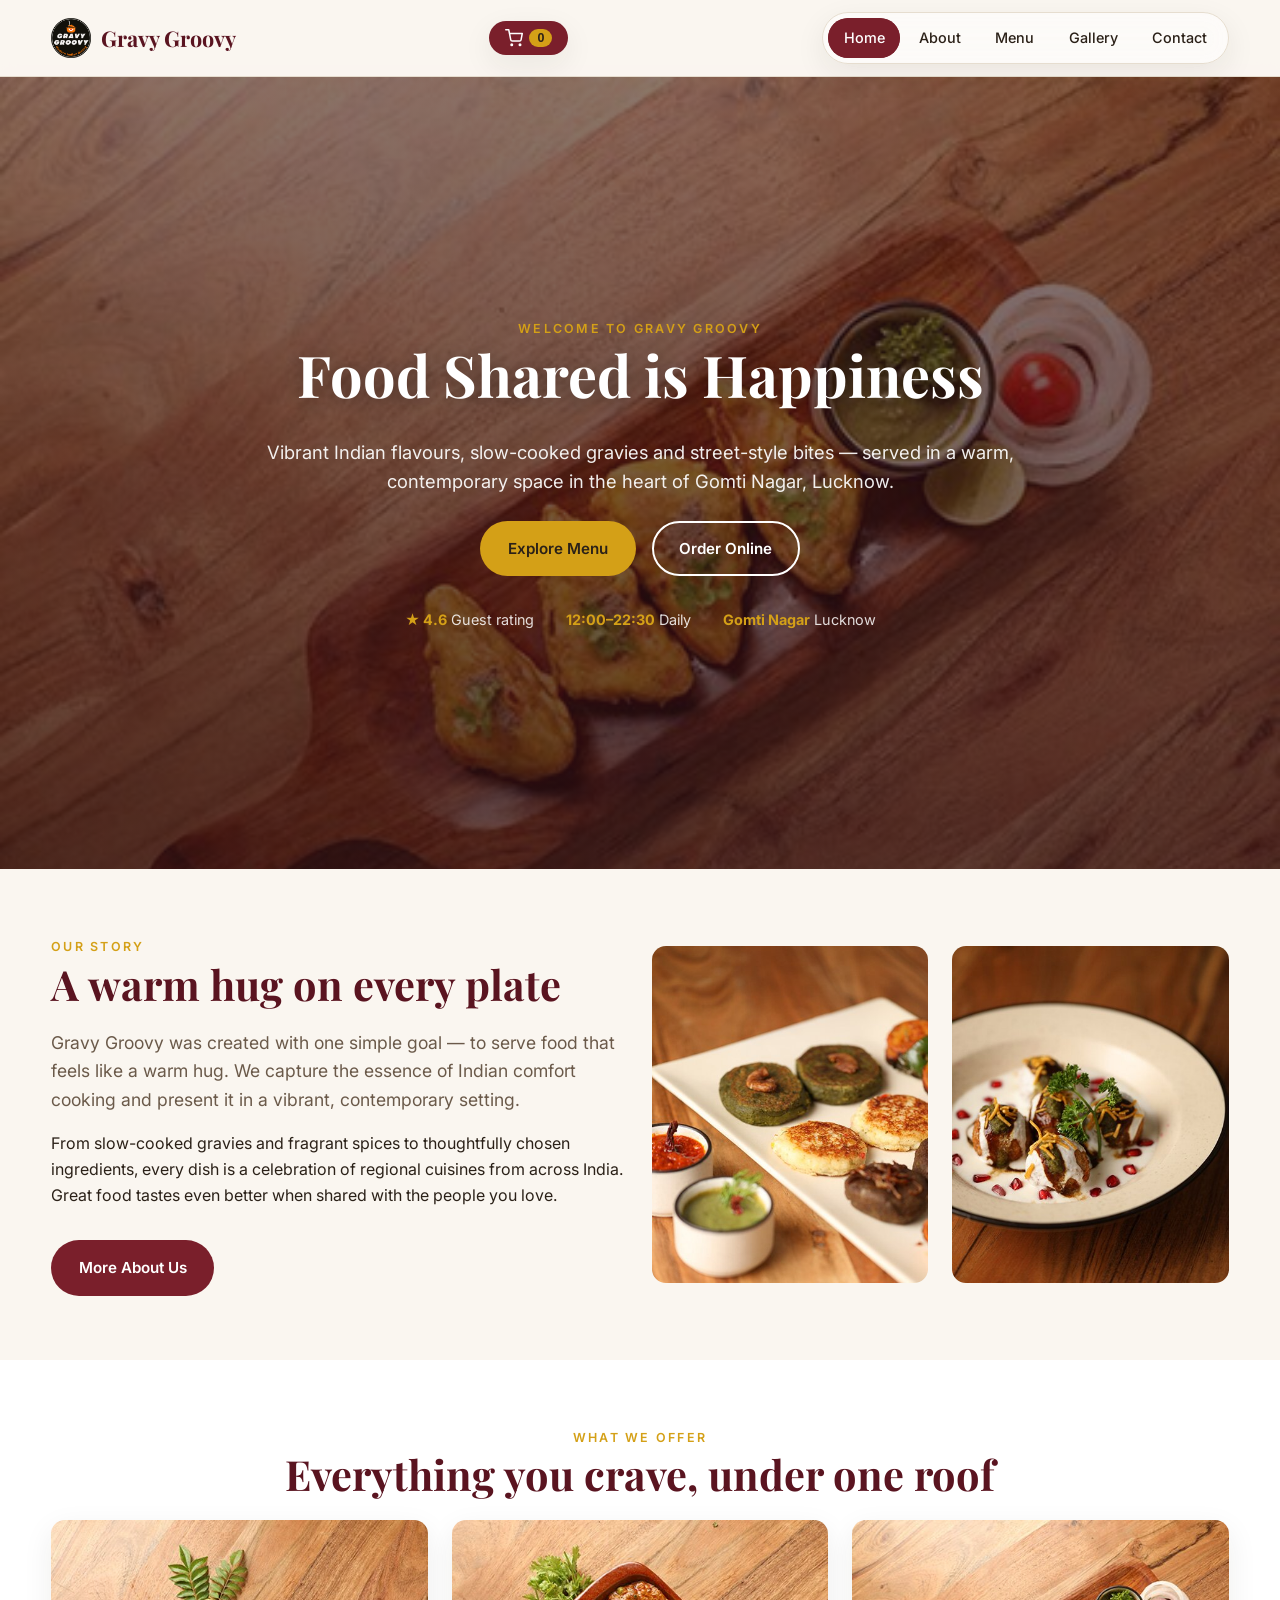
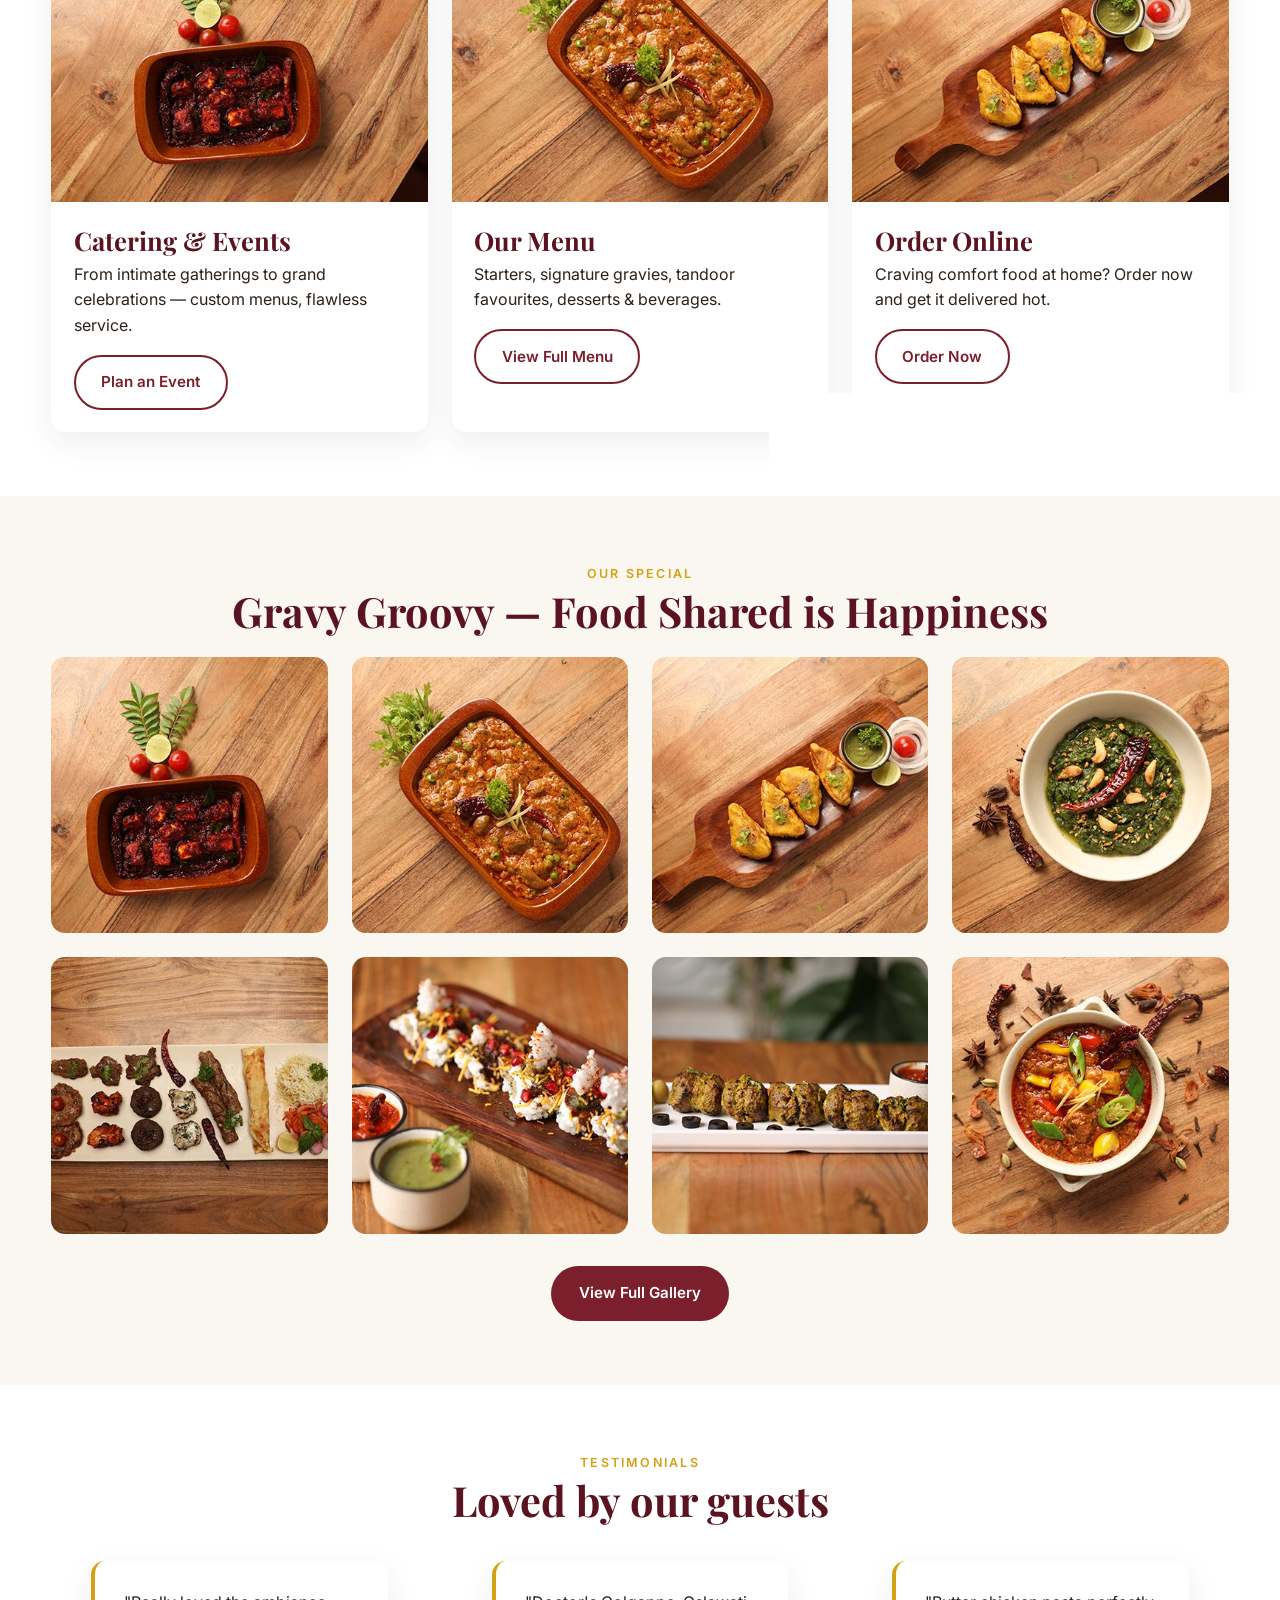
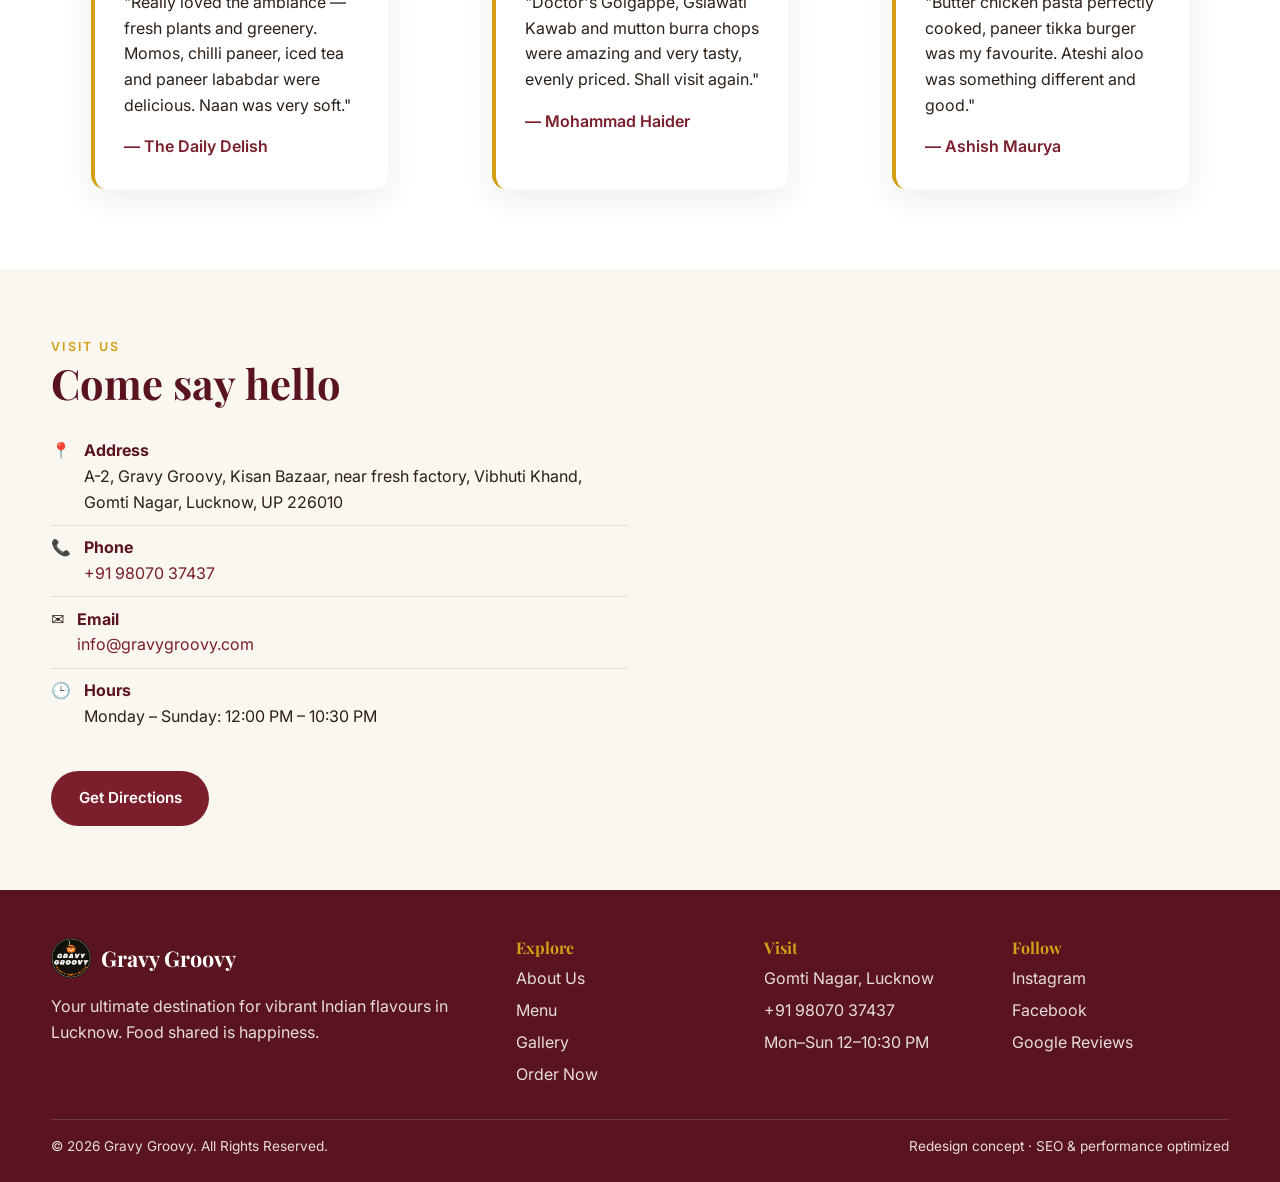
==== index.html @ 33512068 "Move cart button outside nav so always visible" ====
<!DOCTYPE html>
<html lang="en-IN">
<head>
<meta charset="UTF-8">
<meta name="viewport" content="width=device-width, initial-scale=1.0">
<title>Gravy Groovy — Indian Restaurant in Lucknow | Dine, Order & Celebrate</title>
<meta name="description" content="Gravy Groovy is a vibrant Indian restaurant in Gomti Nagar, Lucknow. Authentic gravies, tandoor, street food, desserts & catering. Open daily 12 PM–10:30 PM. Order online.">
<meta name="keywords" content="Gravy Groovy, restaurant Lucknow, Indian restaurant Gomti Nagar, best food Lucknow, catering Lucknow, order food online Lucknow">
<link rel="canonical" href="https://gravygroovy.com/">
<meta property="og:type" content="website">
<meta property="og:title" content="Gravy Groovy — Indian Restaurant in Lucknow">
<meta property="og:description" content="Vibrant Indian flavours, warm ambience & catering in Gomti Nagar, Lucknow. Open daily.">
<meta property="og:image" content="https://gravygroovy.com/assets/img/events5.jpg">
<meta property="og:url" content="https://gravygroovy.com/">
<meta name="twitter:card" content="summary_large_image">
<link rel="icon" href="assets/img/logo.png">
<link rel="preconnect" href="https://fonts.googleapis.com">
<link rel="preconnect" href="https://fonts.gstatic.com" crossorigin>
<link href="https://fonts.googleapis.com/css2?family=Inter:wght@400;500;600;700&family=Playfair+Display:wght@600;700&display=swap" rel="stylesheet">
<link rel="stylesheet" href="assets/css/style.css">
<script type="application/ld+json">
{
  "@context": "https://schema.org",
  "@type": "Restaurant",
  "name": "Gravy Groovy",
  "image": "https://gravygroovy.com/assets/img/events5.jpg",
  "address": {
    "@type": "PostalAddress",
    "streetAddress": "A-2, Kisan Bazaar, near fresh factory, Vibhuti Khand, Gomti Nagar",
    "addressLocality": "Lucknow",
    "addressRegion": "Uttar Pradesh",
    "postalCode": "226010",
    "addressCountry": "IN"
  },
  "telephone": "+91-98070-37437",
  "servesCuisine": ["Indian", "Chinese", "Street Food"],
  "priceRange": "₹₹",
  "openingHours": "Mo-Su 12:00-22:30",
  "url": "https://gravygroovy.com/",
  "menu": "https://gravygroovy.com/menu.html"
}
</script>
</head>
<body>
<a class="skip-link" href="#main">Skip to content</a>
<header class="site-header">
  <div class="container">
    <a class="logo" href="index.html"><img src="assets/img/logo.png" alt="Gravy Groovy logo" width="40" height="40">Gravy Groovy</a>
    <button class="cart-btn" type="button" aria-label="Open cart" data-open-cart><svg width="18" height="18" viewBox="0 0 24 24" fill="none" stroke="currentColor" stroke-width="2" stroke-linecap="round" stroke-linejoin="round" aria-hidden="true"><circle cx="9" cy="21" r="1"/><circle cx="20" cy="21" r="1"/><path d="M1 1h4l2.68 13.39a2 2 0 0 0 2 1.61h9.72a2 2 0 0 0 2-1.61L23 6H6"/></svg> <span class="cart-count" aria-live="polite">0</span></button>
    <button class="nav-toggle" aria-expanded="false" aria-label="Toggle menu">☰</button>
    <nav class="nav" aria-label="Primary">
      <a href="index.html">Home</a>
      <a href="about.html">About</a>
      <a href="menu.html">Menu</a>
      <a href="gallery.html">Gallery</a>
      <a href="contact.html">Contact</a>
      
    </nav>
  </div>
</header>

<main id="main">
  <section class="hero" aria-label="Welcome">
    <div class="content container">
      <span class="eyebrow" style="color:var(--color-accent);">Welcome to Gravy Groovy</span>
      <h1>Food Shared is Happiness</h1>
      <p>Vibrant Indian flavours, slow-cooked gravies and street-style bites — served in a warm, contemporary space in the heart of Gomti Nagar, Lucknow.</p>
      <div class="actions">
        <a href="menu.html" class="btn btn--accent">Explore Menu</a>
        <a href="#" data-open-cart class="btn btn--ghost pulse" style="color:#fff;border-color:#fff;">Order Online</a>
      </div>
      <div class="meta">
        <span><strong>★ 4.6</strong> Guest rating</span>
        <span><strong>12:00–22:30</strong> Daily</span>
        <span><strong>Gomti Nagar</strong> Lucknow</span>
      </div>
    </div>
  </section>

  <section class="section">
    <div class="container">
      <div class="grid grid--2" style="align-items:center;">
        <div class="reveal">
          <span class="eyebrow">Our Story</span>
          <h2>A warm hug on every plate</h2>
          <p class="lead">Gravy Groovy was created with one simple goal — to serve food that feels like a warm hug. We capture the essence of Indian comfort cooking and present it in a vibrant, contemporary setting.</p>
          <p>From slow-cooked gravies and fragrant spices to thoughtfully chosen ingredients, every dish is a celebration of regional cuisines from across India. Great food tastes even better when shared with the people you love.</p>
          <a href="about.html" class="btn btn--primary mt-1">More About Us</a>
        </div>
        <div class="grid grid--2">
          <img src="assets/img/food5.jpg" alt="Signature Indian gravy dish at Gravy Groovy" loading="lazy" width="400" height="300" style="border-radius:var(--radius);">
          <img src="assets/img/food6.jpg" alt="Freshly prepared meal at Gravy Groovy restaurant" loading="lazy" width="400" height="300" style="border-radius:var(--radius);">
        </div>
      </div>
    </div>
  </section>

  <section class="section section--alt">
    <div class="container">
      <div class="text-center mb-1">
        <span class="eyebrow">What We Offer</span>
        <h2>Everything you crave, under one roof</h2>
      </div>
      <div class="grid grid--3">
        <article class="card reveal">
          <img src="assets/img/events1.jpg" alt="Catering and events at Gravy Groovy" loading="lazy" width="400" height="300">
          <div class="card__body">
            <h3>Catering &amp; Events</h3>
            <p>From intimate gatherings to grand celebrations — custom menus, flawless service.</p>
            <a href="contact.html" class="btn btn--ghost">Plan an Event</a>
          </div>
        </article>
        <article class="card reveal">
          <img src="assets/img/events2.jpg" alt="Gravy Groovy menu selection" loading="lazy" width="400" height="300">
          <div class="card__body">
            <h3>Our Menu</h3>
            <p>Starters, signature gravies, tandoor favourites, desserts &amp; beverages.</p>
            <a href="menu.html" class="btn btn--ghost">View Full Menu</a>
          </div>
        </article>
        <article class="card reveal">
          <img src="assets/img/events5.jpg" alt="Fresh food prepared at Gravy Groovy" loading="lazy" width="400" height="300">
          <div class="card__body">
            <h3>Order Online</h3>
            <p>Craving comfort food at home? Order now and get it delivered hot.</p>
            <a href="#" data-open-cart class="btn btn--ghost">Order Now</a>
          </div>
        </article>
      </div>
    </div>
  </section>

  <section class="section">
    <div class="container">
      <div class="text-center mb-1">
        <span class="eyebrow">Our Special</span>
        <h2>Gravy Groovy — Food Shared is Happiness</h2>
      </div>
      <div class="grid grid--4">
        <img src="assets/img/events1.jpg" alt="Gravy Groovy dish" loading="lazy" style="border-radius:var(--radius);aspect-ratio:1/1;object-fit:cover;">
        <img src="assets/img/events2.jpg" alt="Gravy Groovy ambience" loading="lazy" style="border-radius:var(--radius);aspect-ratio:1/1;object-fit:cover;">
        <img src="assets/img/events5.jpg" alt="Gravy Groovy food" loading="lazy" style="border-radius:var(--radius);aspect-ratio:1/1;object-fit:cover;">
        <img src="assets/img/events6.jpg" alt="Gravy Groovy platter" loading="lazy" style="border-radius:var(--radius);aspect-ratio:1/1;object-fit:cover;">
        <img src="assets/img/events3.jpg" alt="Gravy Groovy interior" loading="lazy" style="border-radius:var(--radius);aspect-ratio:1/1;object-fit:cover;">
        <img src="assets/img/events17.jpg" alt="Gravy Groovy celebration" loading="lazy" style="border-radius:var(--radius);aspect-ratio:1/1;object-fit:cover;">
        <img src="assets/img/events18.jpg" alt="Gravy Groovy kitchen" loading="lazy" style="border-radius:var(--radius);aspect-ratio:1/1;object-fit:cover;">
        <img src="assets/img/events16.jpg" alt="Gravy Groovy dining" loading="lazy" style="border-radius:var(--radius);aspect-ratio:1/1;object-fit:cover;">
      </div>
      <div class="text-center mt-2"><a href="gallery.html" class="btn btn--primary">View Full Gallery</a></div>
    </div>
  </section>

  <section class="section section--alt">
    <div class="container">
      <div class="text-center mb-1">
        <span class="eyebrow">Testimonials</span>
        <h2>Loved by our guests</h2>
      </div>
      <div class="grid grid--3">
        <blockquote class="testimonial">
          <p>"Really loved the ambiance — fresh plants and greenery. Momos, chilli paneer, iced tea and paneer lababdar were delicious. Naan was very soft."</p>
          <footer>— The Daily Delish</footer>
        </blockquote>
        <blockquote class="testimonial">
          <p>"Doctor's Golgappe, Gslawati Kawab and mutton burra chops were amazing and very tasty, evenly priced. Shall visit again."</p>
          <footer>— Mohammad Haider</footer>
        </blockquote>
        <blockquote class="testimonial">
          <p>"Butter chicken pasta perfectly cooked, paneer tikka burger was my favourite. Ateshi aloo was something different and good."</p>
          <footer>— Ashish Maurya</footer>
        </blockquote>
      </div>
    </div>
  </section>

  <section class="section">
    <div class="container">
      <div class="grid grid--2" style="align-items:center;">
        <div>
          <span class="eyebrow">Visit Us</span>
          <h2>Come say hello</h2>
          <ul class="info-list">
            <li><span>📍</span><div><strong>Address</strong><br>A-2, Gravy Groovy, Kisan Bazaar, near fresh factory, Vibhuti Khand, Gomti Nagar, Lucknow, UP 226010</div></li>
            <li><span>📞</span><div><strong>Phone</strong><br><a href="tel:+919807037437">+91 98070 37437</a></div></li>
            <li><span>✉️</span><div><strong>Email</strong><br><a href="mailto:info@gravygroovy.com">info@gravygroovy.com</a></div></li>
            <li><span>🕒</span><div><strong>Hours</strong><br>Monday – Sunday: 12:00 PM – 10:30 PM</div></li>
          </ul>
          <a href="contact.html" class="btn btn--primary mt-2">Get Directions</a>
        </div>
        <div>
          <iframe class="map-embed" title="Gravy Groovy location map" loading="lazy" referrerpolicy="no-referrer-when-downgrade" src="https://www.google.com/maps?q=A-2+Gravy+Groovy+Kisan+Bazaar+Vibhuti+Khand+Gomti+Nagar+Lucknow&output=embed"></iframe>
        </div>
      </div>
    </div>
  </section>
</main>

<footer class="site-footer">
  <div class="container">
    <div class="footer-grid">
      <div>
        <a class="logo" href="index.html" style="color:#fff;"><img src="assets/img/logo.png" alt="Gravy Groovy logo" width="40" height="40">Gravy Groovy</a>
        <p style="margin-top:1rem;">Your ultimate destination for vibrant Indian flavours in Lucknow. Food shared is happiness.</p>
      </div>
      <div>
        <h4>Explore</h4>
        <ul style="list-style:none;padding:0;margin:0;display:grid;gap:.4rem;">
          <li><a href="about.html">About Us</a></li>
          <li><a href="menu.html">Menu</a></li>
          <li><a href="gallery.html">Gallery</a></li>
          <li><a href="#" data-open-cart>Order Now</a></li>
        </ul>
      </div>
      <div>
        <h4>Visit</h4>
        <ul style="list-style:none;padding:0;margin:0;display:grid;gap:.4rem;">
          <li>Gomti Nagar, Lucknow</li>
          <li>+91 98070 37437</li>
          <li>Mon–Sun 12–10:30 PM</li>
        </ul>
      </div>
      <div>
        <h4>Follow</h4>
        <ul style="list-style:none;padding:0;margin:0;display:grid;gap:.4rem;">
          <li><a href="#">Instagram</a></li>
          <li><a href="#">Facebook</a></li>
          <li><a href="#">Google Reviews</a></li>
        </ul>
      </div>
    </div>
    <div class="footer-bottom">
      <span>© <span id="yr"></span> Gravy Groovy. All Rights Reserved.</span>
      <span>Redesign concept · SEO &amp; performance optimized</span>
    </div>
  </div>
</footer>
<script src="assets/js/main.js" defer></script>
<script>document.getElementById('yr').textContent=new Date().getFullYear();</script>
</body>
</html>
---- assets/css/style.css ----
/* Gravy Groovy — Redesign stylesheet
   Mobile-first, accessible, performant */
:root {
  --color-bg: #faf6f0;
  --color-surface: #ffffff;
  --color-text: #2b2118;
  --color-muted: #6b5a4a;
  --color-primary: #7a1f2b;       /* deep maroon */
  --color-primary-dark: #5a1420;
  --color-accent: #d4a017;        /* saffron gold */
  --color-accent-soft: #f3e3b3;
  --color-border: #e6ddcf;
  --color-success: #2f6b3a;
  --radius: 14px;
  --radius-sm: 8px;
  --shadow: 0 10px 30px rgba(43,33,24,.08);
  --shadow-lg: 0 20px 50px rgba(43,33,24,.14);
  --maxw: 1180px;
  --header-h: 76px;
}

* { box-sizing: border-box; }
html { scroll-behavior: smooth; }
body {
  margin: 0;
  font-family: "Inter", system-ui, -apple-system, Segoe UI, Roboto, sans-serif;
  color: var(--color-text);
  background: var(--color-bg);
  line-height: 1.6;
  -webkit-font-smoothing: antialiased;
}
img { max-width: 100%; height: auto; display: block; }
a { color: var(--color-primary); text-decoration: none; }
a:hover { text-decoration: underline; }
h1,h2,h3,h4 { font-family: "Playfair Display", Georgia, serif; line-height: 1.2; margin: 0 0 .5em; color: var(--color-primary-dark); }
h1 { font-size: clamp(2.2rem, 5vw, 3.6rem); }
h2 { font-size: clamp(1.7rem, 3.5vw, 2.6rem); }
h3 { font-size: clamp(1.25rem, 2.5vw, 1.6rem); }
p { margin: 0 0 1em; }
.container { width: min(var(--maxw), 92%); margin-inline: auto; }
.section { padding: 4rem 0; }
.section--alt { background: var(--color-surface); }
.eyebrow { text-transform: uppercase; letter-spacing: .18em; font-size: .78rem; font-weight: 600; color: var(--color-accent); margin-bottom: .6rem; }
.btn {
  display: inline-flex; align-items: center; justify-content: center; gap: .5rem;
  padding: .85rem 1.6rem; border-radius: 999px; font-weight: 600; font-size: .95rem;
  border: 2px solid transparent; cursor: pointer; transition: transform .15s ease, background .2s ease, color .2s ease;
  text-decoration: none;
}
.btn:hover { transform: translateY(-2px); text-decoration: none; }
.btn--primary { background: var(--color-primary); color: #fff; }
.btn--primary:hover { background: var(--color-primary-dark); color: #fff; }
.btn--accent { background: var(--color-accent); color: #2b2118; }
.btn--ghost { background: transparent; color: var(--color-primary); border-color: var(--color-primary); }
.btn--ghost:hover { background: var(--color-primary); color: #fff; }

/* Skip link */
.skip-link { position: absolute; left: -9999px; top: 0; background: var(--color-primary); color: #fff; padding: .75rem 1rem; z-index: 1000; }
.skip-link:focus { left: 1rem; top: 1rem; }

/* Header */
.site-header {
  position: sticky; top: 0; z-index: 50;
  background: rgba(250,246,240,.92); backdrop-filter: blur(10px);
  border-bottom: 1px solid var(--color-border);
}
.site-header .container { display: flex; align-items: center; justify-content: space-between; height: var(--header-h); }
.logo { display: flex; align-items: center; gap: .6rem; font-family: "Playfair Display", serif; font-size: 1.35rem; font-weight: 700; color: var(--color-primary-dark); text-decoration: none; }
.logo img { height: 40px; width: auto; }
.nav { display: flex; gap: .25rem; align-items: center; background: rgba(255,255,255,.55); backdrop-filter: blur(12px); padding: .35rem; border-radius: 999px; border: 1px solid var(--color-border); box-shadow: var(--shadow); }
.nav a { padding: .5rem .95rem; border-radius: 999px; color: var(--color-text); font-weight: 500; font-size: .9rem; position: relative; overflow: hidden; transition: color .25s ease, background .25s ease, transform .15s ease; }
.nav a::before { content: ""; position: absolute; inset: 0; background: var(--color-primary); transform: scale(0); border-radius: 999px; transition: transform .35s cubic-bezier(.22,1,.36,1); z-index: -1; }
.nav a:hover { color: #fff; text-decoration: none; transform: translateY(-1px); }
.nav a:hover::before { transform: scale(1); }
.nav a.active { background: var(--color-primary); color: #fff; }
.nav a.active::before { transform: scale(1); }
.nav-toggle { display: none; background: none; border: none; font-size: 1.6rem; cursor: pointer; color: var(--color-primary-dark); }

@media (max-width: 820px) {
  .nav-toggle { display: block; }
  .nav { position: absolute; top: var(--header-h); left: 0; right: 0; background: var(--color-bg); flex-direction: column; padding: 1rem; border-bottom: 1px solid var(--color-border); display: none; }
  .nav.open { display: flex; }
  .nav a { width: 100%; }
}

/* Hero */
.hero {
  position: relative; min-height: 88vh; display: grid; place-items: center; text-align: center; color: #fff;
  background: linear-gradient(180deg, rgba(43,15,20,.55), rgba(43,15,20,.75)), url("../img/events5.jpg") center/cover no-repeat;
  padding: 2rem 0;
}
.hero .content { max-width: 820px; }
.hero h1 { color: #fff; text-shadow: 0 2px 20px rgba(0,0,0,.35); }
.hero p { font-size: 1.15rem; color: rgba(255,255,255,.92); }
.hero .actions { display: flex; gap: 1rem; justify-content: center; flex-wrap: wrap; margin-top: 1.5rem; }
.hero .meta { margin-top: 2rem; display: flex; gap: 2rem; justify-content: center; flex-wrap: wrap; font-size: .9rem; color: rgba(255,255,255,.85); }
.hero .meta strong { color: var(--color-accent); }

/* Cards */
.grid { display: grid; gap: 1.5rem; }
.grid--3 { grid-template-columns: repeat(3, 1fr); }
.grid--2 { grid-template-columns: repeat(2, 1fr); }
.grid--4 { grid-template-columns: repeat(4, 1fr); }
@media (max-width: 900px) { .grid--3, .grid--4 { grid-template-columns: repeat(2,1fr); } }
@media (max-width: 600px) { .grid--2, .grid--3, .grid--4 { grid-template-columns: 1fr; } }

.card { background: var(--color-surface); border-radius: var(--radius); overflow: hidden; box-shadow: var(--shadow); transition: transform .2s ease; }
.card:hover { transform: translateY(-4px); }
.card img { width: 100%; aspect-ratio: 4/3; object-fit: cover; }
.card__body { padding: 1.4rem; }
.card__body h3 { margin-bottom: .4rem; }

/* Feature list */
.features { display: grid; grid-template-columns: repeat(auto-fit, minmax(240px,1fr)); gap: 1.5rem; }
.feature { padding: 1.6rem; background: var(--color-surface); border-radius: var(--radius); border: 1px solid var(--color-border); }
.feature__icon { font-size: 1.8rem; margin-bottom: .6rem; }

/* Testimonials */
.testimonial { background: var(--color-surface); padding: 1.8rem; border-radius: var(--radius); border-left: 4px solid var(--color-accent); box-shadow: var(--shadow); }
.testimonial footer { margin-top: 1rem; font-weight: 600; color: var(--color-primary); }

/* Gallery */
.masonry { columns: 3 260px; column-gap: 1rem; }
.masonry img { margin-bottom: 1rem; border-radius: var(--radius-sm); width: 100%; break-inside: avoid; transition: transform .2s ease; }
.masonry img:hover { transform: scale(1.02); }
@media (max-width: 600px) { .masonry { columns: 2 140px; } }

/* Footer */
.site-footer { background: var(--color-primary-dark); color: rgba(255,255,255,.85); padding: 3rem 0 1.5rem; }
.site-footer h4 { color: var(--color-accent); }
.site-footer a { color: rgba(255,255,255,.85); }
.site-footer a:hover { color: #fff; }
.footer-grid { display: grid; grid-template-columns: 2fr 1fr 1fr 1fr; gap: 2rem; }
@media (max-width: 820px) { .footer-grid { grid-template-columns: 1fr 1fr; } }
@media (max-width: 500px) { .footer-grid { grid-template-columns: 1fr; } }
.footer-bottom { border-top: 1px solid rgba(255,255,255,.15); margin-top: 2rem; padding-top: 1rem; display: flex; justify-content: space-between; flex-wrap: wrap; gap: .5rem; font-size: .85rem; }

/* Forms */
.form { display: grid; gap: 1rem; }
.form-row { display: grid; grid-template-columns: 1fr 1fr; gap: 1rem; }
@media (max-width: 600px) { .form-row { grid-template-columns: 1fr; } }
.field label { display: block; font-weight: 500; margin-bottom: .35rem; font-size: .9rem; }
.field input, .field textarea, .field select {
  width: 100%; padding: .75rem .9rem; border: 1px solid var(--color-border); border-radius: var(--radius-sm);
  font: inherit; background: var(--color-surface); color: var(--color-text);
}
.field input:focus, .field textarea:focus, .field select:focus { outline: 2px solid var(--color-accent); border-color: var(--color-accent); }
.field textarea { min-height: 140px; resize: vertical; }

/* Menu page */
.menu-section { margin-bottom: 2.5rem; }
.menu-section h3 { border-bottom: 2px solid var(--color-accent); padding-bottom: .4rem; display: inline-block; }
.menu-item { display: flex; justify-content: space-between; gap: 1rem; padding: .9rem 0; border-bottom: 1px dashed var(--color-border); }
.menu-item__name { font-weight: 600; }
.menu-item__desc { color: var(--color-muted); font-size: .9rem; }
.menu-item__price { font-weight: 700; color: var(--color-primary); white-space: nowrap; }

/* Contact info block */
.info-list { list-style: none; padding: 0; margin: 0; }
.info-list li { padding: .6rem 0; border-bottom: 1px solid var(--color-border); display: flex; gap: .8rem; align-items: flex-start; }
.info-list li:last-child { border-bottom: none; }
.info-list strong { color: var(--color-primary-dark); }

/* Utilities */
.text-center { text-align: center; }
.mt-1 { margin-top: 1rem; }
.mt-2 { margin-top: 2rem; }
.mb-1 { margin-bottom: 1rem; }
.lead { font-size: 1.1rem; color: var(--color-muted); }
.badge { display: inline-block; padding: .25rem .7rem; border-radius: 999px; background: var(--color-accent-soft); color: var(--color-primary-dark); font-size: .78rem; font-weight: 600; }
.map-embed { border: 0; width: 100%; height: 360px; border-radius: var(--radius); }

/* Reveal on scroll */
.reveal { opacity: 0; transform: translateY(28px); transition: opacity .7s ease, transform .7s ease; }
.reveal.in { opacity: 1; transform: translateY(0); }
.reveal--left { transform: translateX(-28px); }
.reveal--left.in { transform: translateX(0); }
.reveal--scale { transform: scale(.96); }
.reveal--scale.in { transform: scale(1); }

/* Gallery captions */
.gallery-item { position: relative; margin: 0; break-inside: avoid; margin-bottom: 1rem; border-radius: var(--radius-sm); overflow: hidden; }
.gallery-item img { width: 100%; display: block; transition: transform .4s ease; }
.gallery-item:hover img { transform: scale(1.06); }
.gallery-item figcaption {
  position: absolute; left: 0; right: 0; bottom: 0; padding: .7rem 1rem;
  background: linear-gradient(180deg, transparent, rgba(20,12,10,.78));
  color: #fff; font-weight: 600; font-size: .9rem; transform: translateY(100%);
  transition: transform .3s ease;
}
.gallery-item:hover figcaption { transform: translateY(0); }

/* Extra animations */
.card { transition: transform .25s ease, box-shadow .25s ease; }
.card:hover { transform: translateY(-6px); box-shadow: var(--shadow-lg); }
.btn { position: relative; overflow: hidden; }
.btn::after { content: ""; position: absolute; inset: 0; background: radial-gradient(circle, rgba(255,255,255,.35) 10%, transparent 10.01%); background-size: 1000% 1000%; background-position: 50%; opacity: 0; transition: background-size .4s, opacity .4s; }
.btn:active::after { background-size: 0% 0%; opacity: 1; transition: 0s; }
.hero h1 { animation: fadeUp 1s ease both; }
.hero p { animation: fadeUp 1s .15s ease both; }
.hero .actions { animation: fadeUp 1s .3s ease both; }
@keyframes fadeUp { from { opacity: 0; transform: translateY(20px); } to { opacity: 1; transform: none; } }
.logo img { transition: transform .6s ease; }
.logo:hover img { transform: rotate(12deg) scale(1.05); }

/* Menu item hover */
.menu-item { transition: background .2s ease, padding-left .2s ease; border-radius: 6px; }
.menu-item:hover { background: var(--color-accent-soft); padding-left: .6rem; }

/* Testimonial hover */
.testimonial { transition: transform .2s ease; }
.testimonial:hover { transform: translateY(-4px); }

/* Pulse for Order Now CTA */
.pulse { animation: pulse 2s infinite; }
@keyframes pulse { 0%,100% { box-shadow: 0 0 0 0 rgba(212,160,23,.5); } 50% { box-shadow: 0 0 0 12px rgba(212,160,23,0); } }

/* Cart button */
.cart-btn { background: var(--color-primary); color: #fff; border: none; border-radius: 999px; padding: .5rem 1rem; font-weight: 600; cursor: pointer; display: inline-flex; align-items: center; gap: .4rem; box-shadow: var(--shadow); transition: transform .15s ease, background .2s ease; }
.cart-btn:hover { background: var(--color-primary-dark); transform: translateY(-2px); }
.cart-count { background: var(--color-accent); color: #2b2118; border-radius: 999px; padding: .1rem .5rem; font-size: .78rem; font-weight: 700; min-width: 1.4rem; text-align: center; }

/* Add button */
.menu-item__right { display: flex; align-items: center; gap: .8rem; }
.add-btn { background: var(--color-accent); color: #2b2118; border: none; border-radius: 999px; padding: .35rem .8rem; font-weight: 600; font-size: .8rem; cursor: pointer; transition: transform .15s ease, background .2s ease; white-space: nowrap; }
.add-btn:hover { transform: translateY(-2px); background: #e0b020; }
.add-btn.added { background: var(--color-success); color: #fff; }

/* Fly-to-cart */
.fly-item { position: fixed; z-index: 9999; font-size: 1.6rem; pointer-events: none; transform: translate(-50%,-50%); }

/* Cart overlay */
.cart-overlay { position: fixed; inset: 0; z-index: 1000; display: none; }
.cart-overlay.open { display: block; }
.cart-backdrop { position: absolute; inset: 0; background: rgba(20,12,10,.45); backdrop-filter: blur(10px); -webkit-backdrop-filter: blur(10px); animation: fadeIn .25s ease; }
@keyframes fadeIn { from { opacity: 0; } to { opacity: 1; } }
.cart-panel { position: absolute; top: 50%; left: 50%; transform: translate(-50%,-50%); width: min(560px, 92%); max-height: 88vh; background: var(--color-surface); border-radius: var(--radius); box-shadow: var(--shadow-lg); display: none; flex-direction: column; overflow: hidden; animation: popIn .3s cubic-bezier(.22,1,.36,1); }
.cart-overlay.open.cart-mode .cart-panel:first-of-type,
.cart-overlay.open.checkout-mode .checkout-panel { display: flex; }
.cart-panel.checkout-panel { }
@keyframes popIn { from { opacity: 0; transform: translate(-50%,-48%) scale(.96); } to { opacity: 1; transform: translate(-50%,-50%) scale(1); } }
.cart-header { display: flex; justify-content: space-between; align-items: center; padding: 1.2rem 1.4rem; border-bottom: 1px solid var(--color-border); }
.cart-header h2 { margin: 0; font-size: 1.4rem; }
.cart-close { background: none; border: none; font-size: 1.4rem; cursor: pointer; color: var(--color-muted); }
.cart-items { padding: 1rem 1.4rem; overflow-y: auto; flex: 1; display: grid; gap: .8rem; }
.cart-line { display: flex; justify-content: space-between; align-items: center; gap: 1rem; padding: .8rem; background: var(--color-bg); border-radius: var(--radius-sm); border: 1px solid var(--color-border); }
.cart-line__info { display: grid; gap: .2rem; }
.cart-line__price { color: var(--color-muted); font-size: .85rem; }
.cart-line__controls { display: flex; align-items: center; gap: .4rem; }
.qty-btn { width: 30px; height: 30px; border-radius: 50%; border: 1px solid var(--color-border); background: var(--color-surface); cursor: pointer; font-weight: 700; }
.qty-btn:hover { background: var(--color-accent-soft); }
.qty-val { min-width: 1.5rem; text-align: center; font-weight: 600; }
.remove-btn { background: none; border: none; cursor: pointer; font-size: 1.1rem; }
.cart-footer { display: flex; justify-content: space-between; align-items: center; padding: 1.2rem 1.4rem; border-top: 1px solid var(--color-border); gap: 1rem; flex-wrap: wrap; }
.cart-total { font-size: 1.1rem; }
.checkout-form { padding: 1.4rem; display: grid; gap: 1rem; overflow-y: auto; max-height: 70vh; }
.cart-summary { padding: .8rem; background: var(--color-accent-soft); border-radius: var(--radius-sm); }

/* hide checkout panel by default */
.cart-overlay.open.checkout-mode .cart-panel:first-of-type { display: none; }

@media (max-width: 600px) {
  .cart-panel { width: 96%; }
  .menu-item__right { flex-direction: column; align-items: flex-end; gap: .4rem; }
}
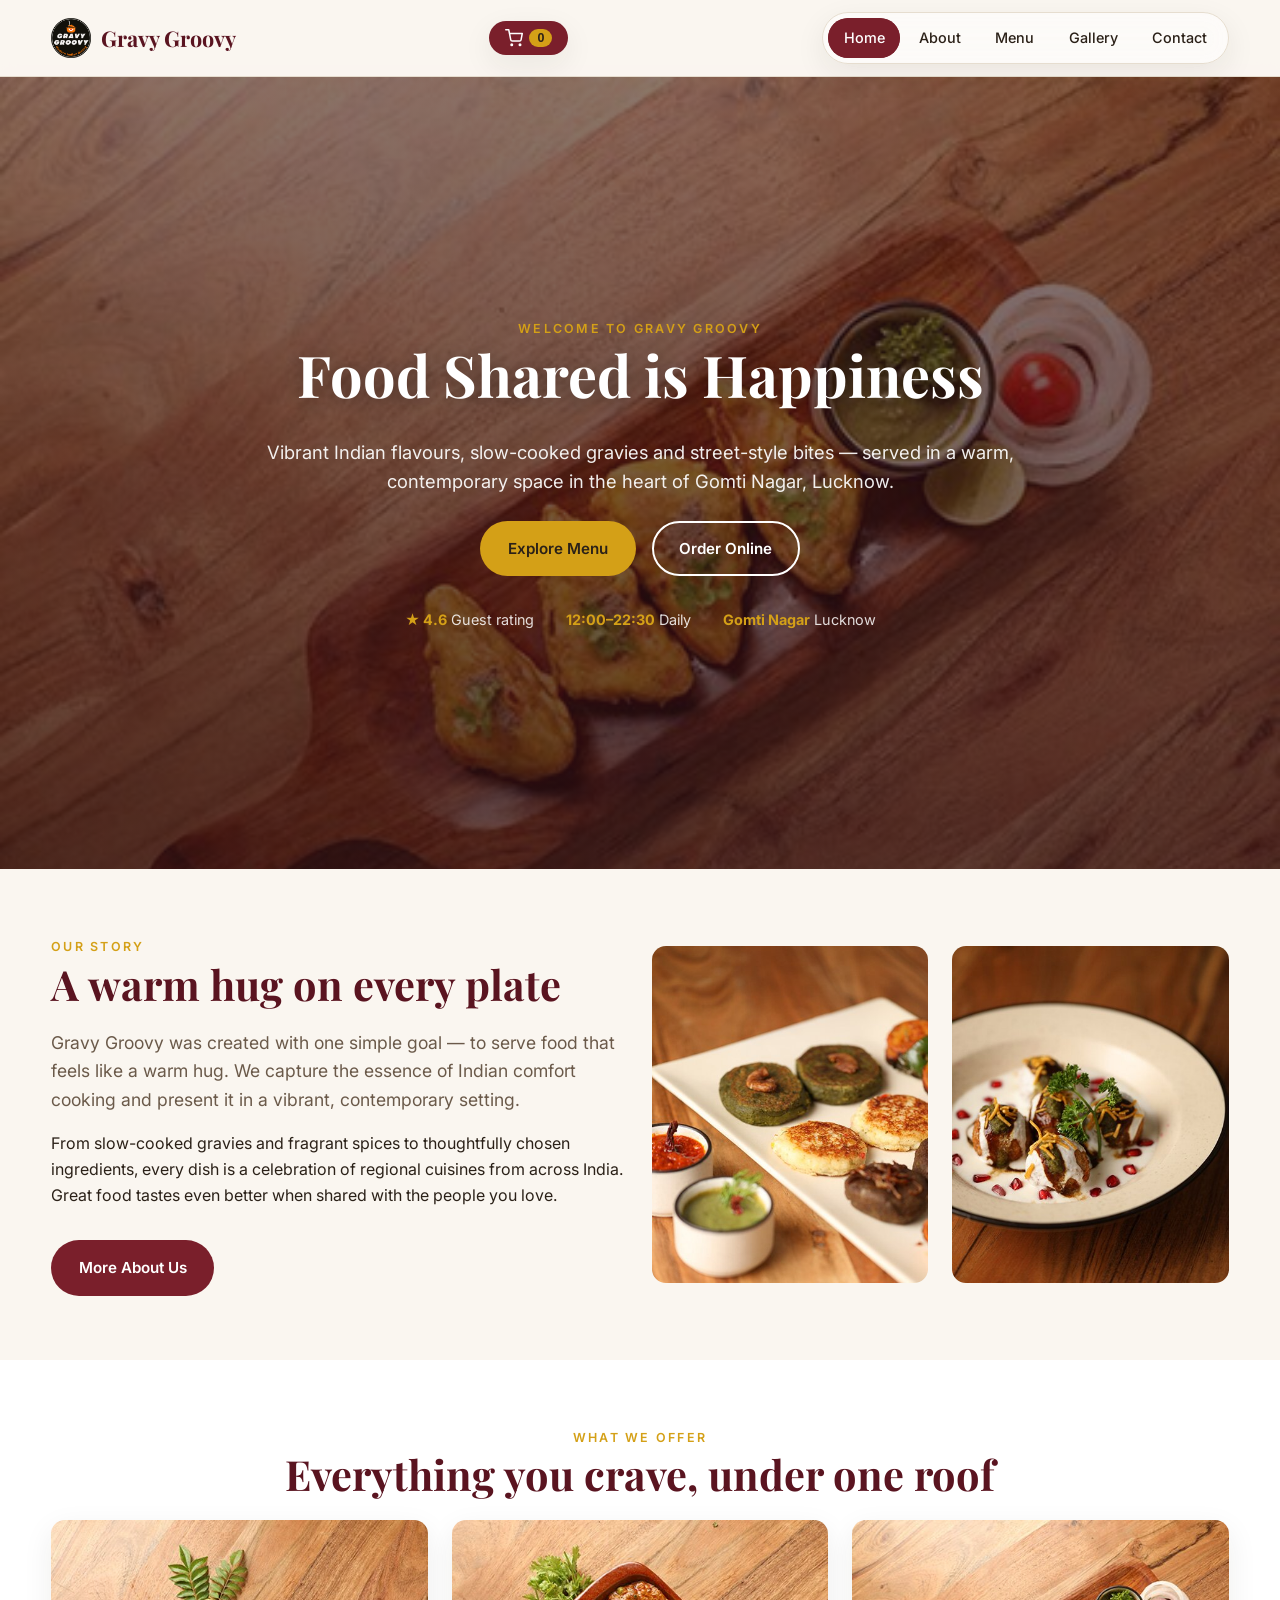
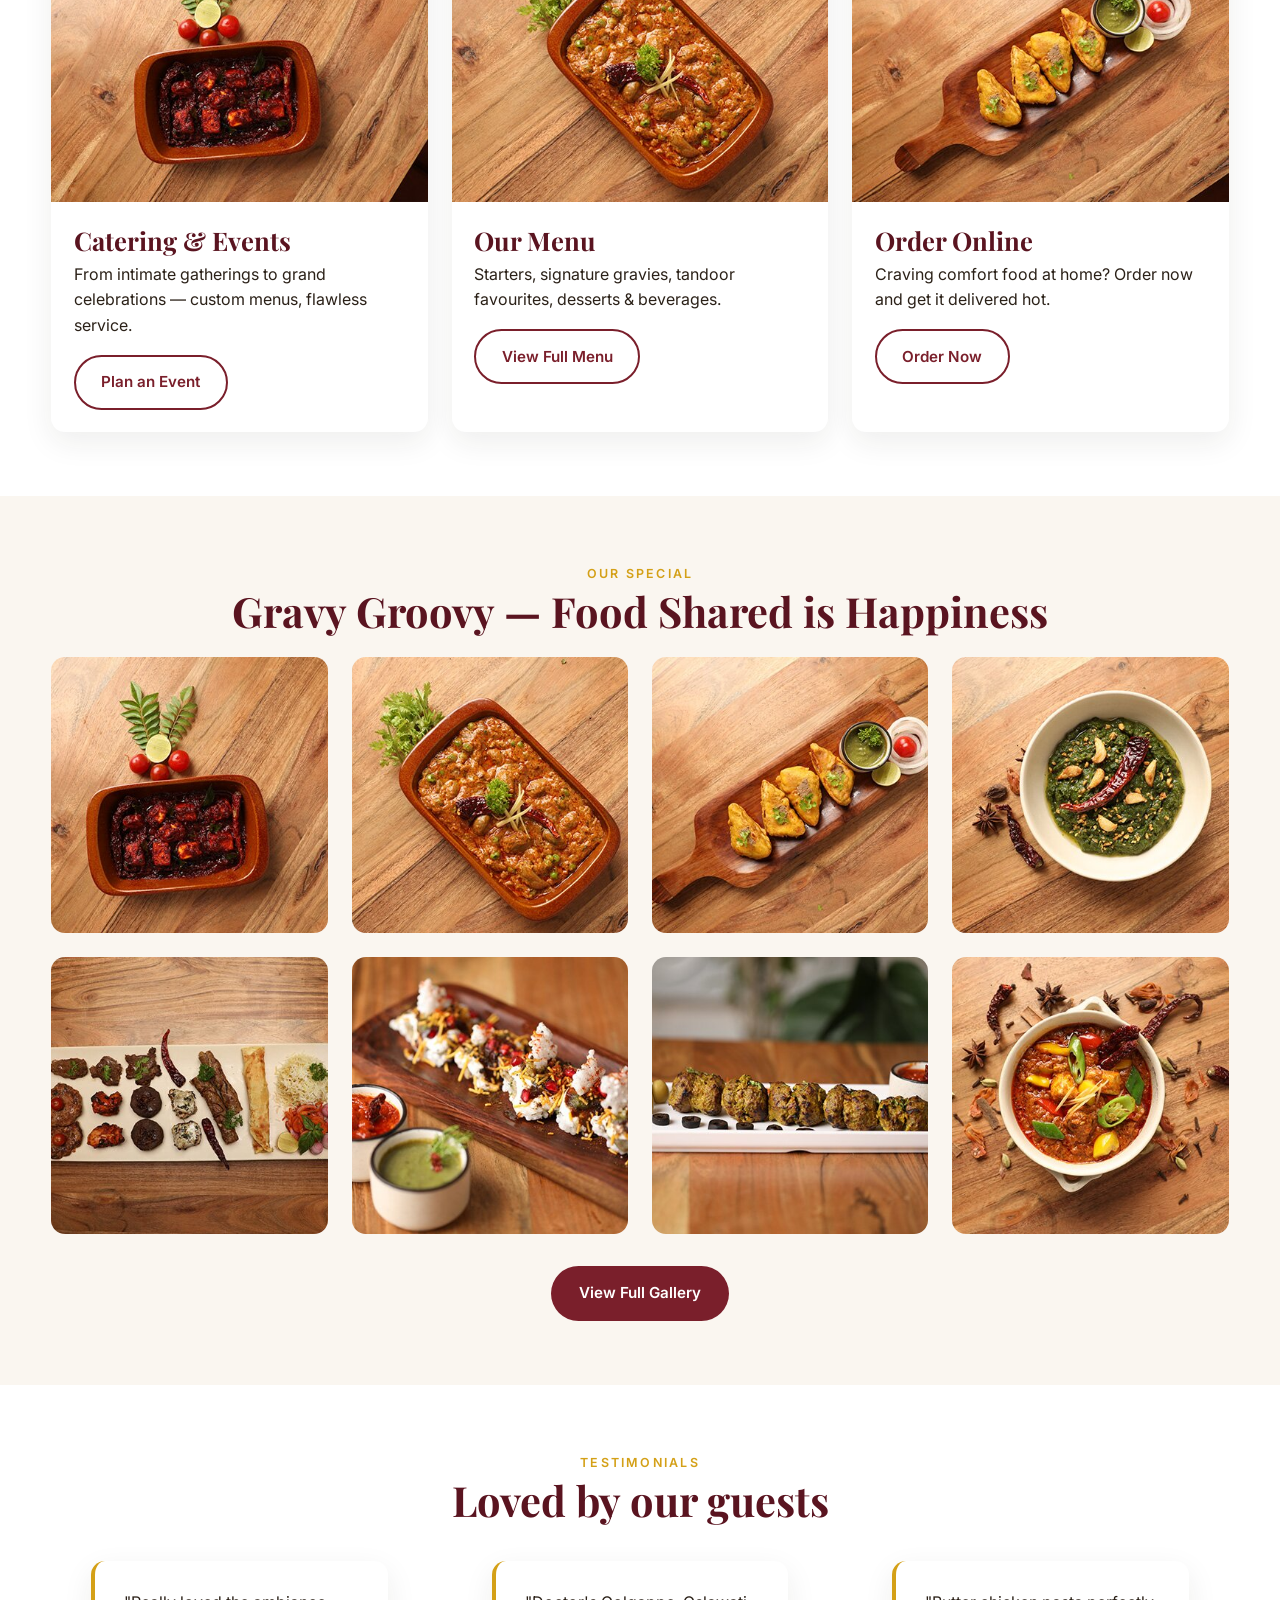
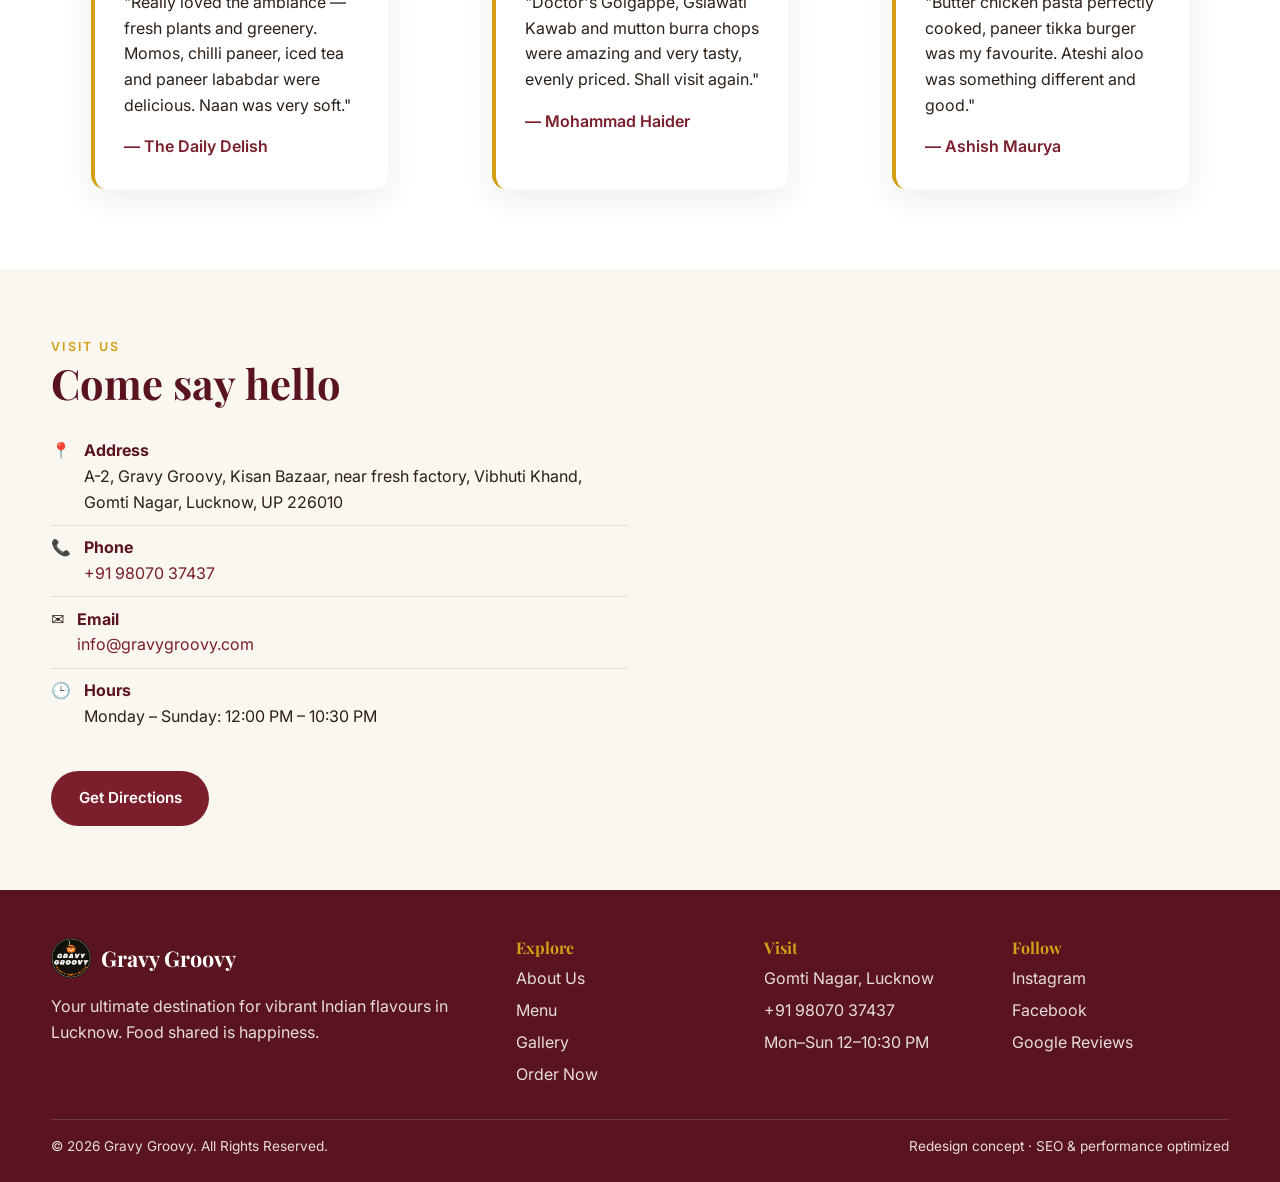
==== commit e8669be8: "Remove signature dish pic; expose openCart globally; add inline onclick fallback for cart" ====
--- a/index.html
+++ b/index.html
@@ -46,7 +46,7 @@
 <header class="site-header">
   <div class="container">
     <a class="logo" href="index.html"><img src="assets/img/logo.png" alt="Gravy Groovy logo" width="40" height="40">Gravy Groovy</a>
-    <button class="cart-btn" type="button" aria-label="Open cart" data-open-cart><svg width="18" height="18" viewBox="0 0 24 24" fill="none" stroke="currentColor" stroke-width="2" stroke-linecap="round" stroke-linejoin="round" aria-hidden="true"><circle cx="9" cy="21" r="1"/><circle cx="20" cy="21" r="1"/><path d="M1 1h4l2.68 13.39a2 2 0 0 0 2 1.61h9.72a2 2 0 0 0 2-1.61L23 6H6"/></svg> <span class="cart-count" aria-live="polite">0</span></button>
+    <button class="cart-btn" type="button" aria-label="Open cart" data-open-cart onclick="if(window.openCart)openCart();"><svg width="18" height="18" viewBox="0 0 24 24" fill="none" stroke="currentColor" stroke-width="2" stroke-linecap="round" stroke-linejoin="round" aria-hidden="true"><circle cx="9" cy="21" r="1"/><circle cx="20" cy="21" r="1"/><path d="M1 1h4l2.68 13.39a2 2 0 0 0 2 1.61h9.72a2 2 0 0 0 2-1.61L23 6H6"/></svg> <span class="cart-count" aria-live="polite">0</span></button>
     <button class="nav-toggle" aria-expanded="false" aria-label="Toggle menu">☰</button>
     <nav class="nav" aria-label="Primary">
       <a href="index.html">Home</a>
@@ -208,7 +208,7 @@
           <li><a href="about.html">About Us</a></li>
           <li><a href="menu.html">Menu</a></li>
           <li><a href="gallery.html">Gallery</a></li>
-          <li><a href="#" data-open-cart>Order Now</a></li>
+          <li><a href="#" data-open-cart onclick="if(window.openCart)openCart();">Order Now</a></li>
         </ul>
       </div>
       <div>
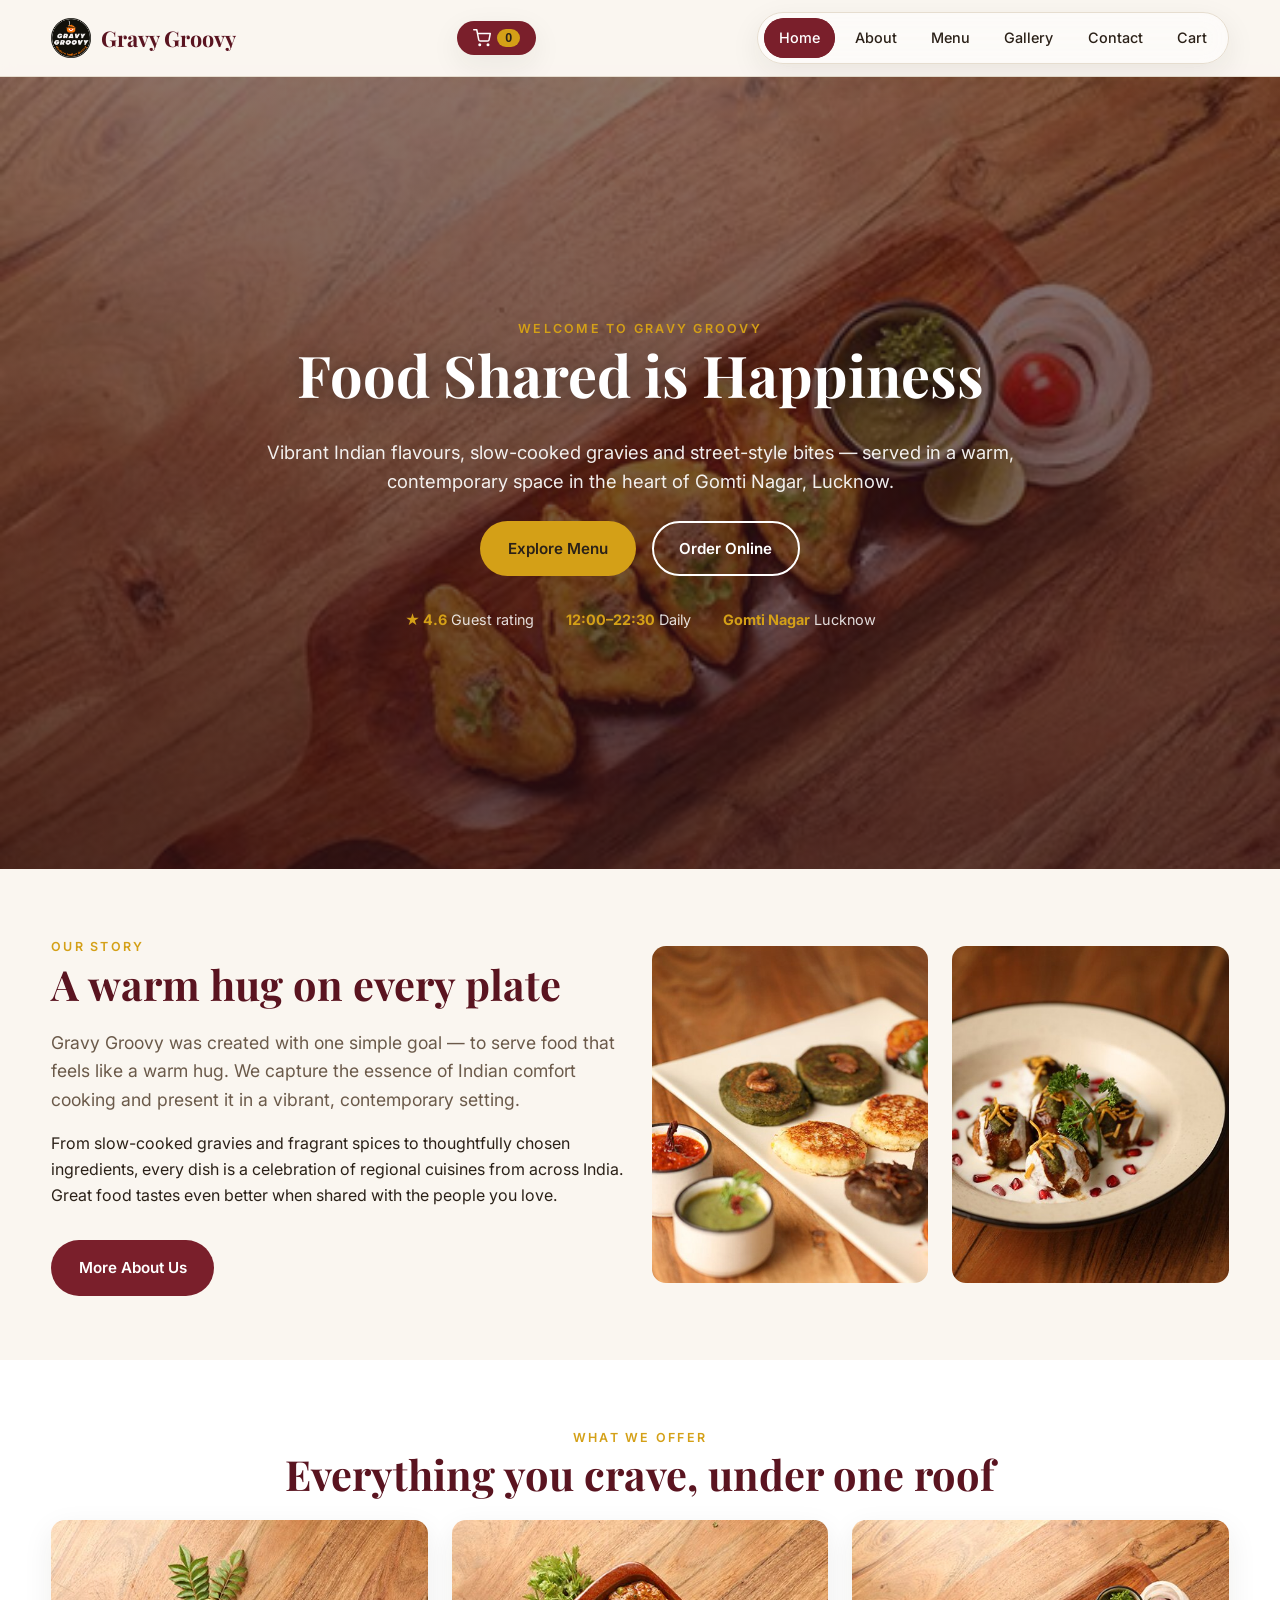
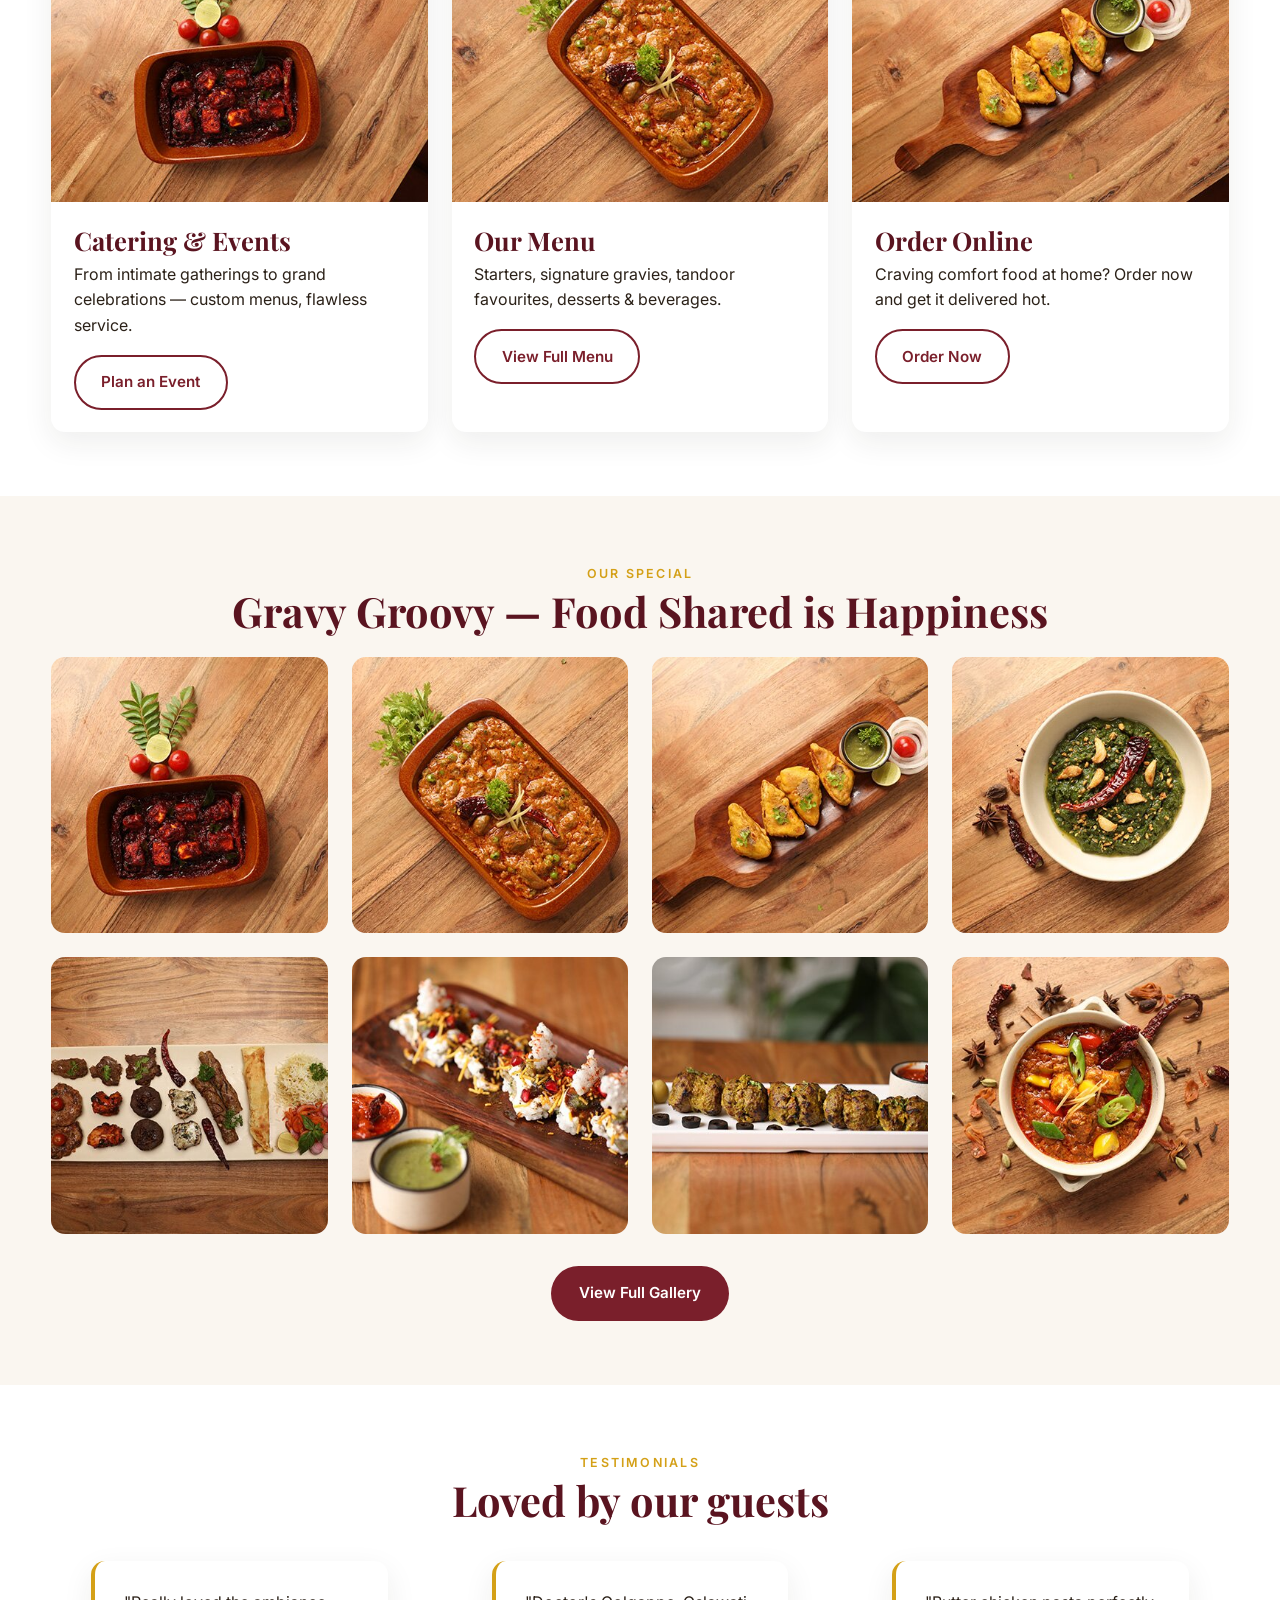
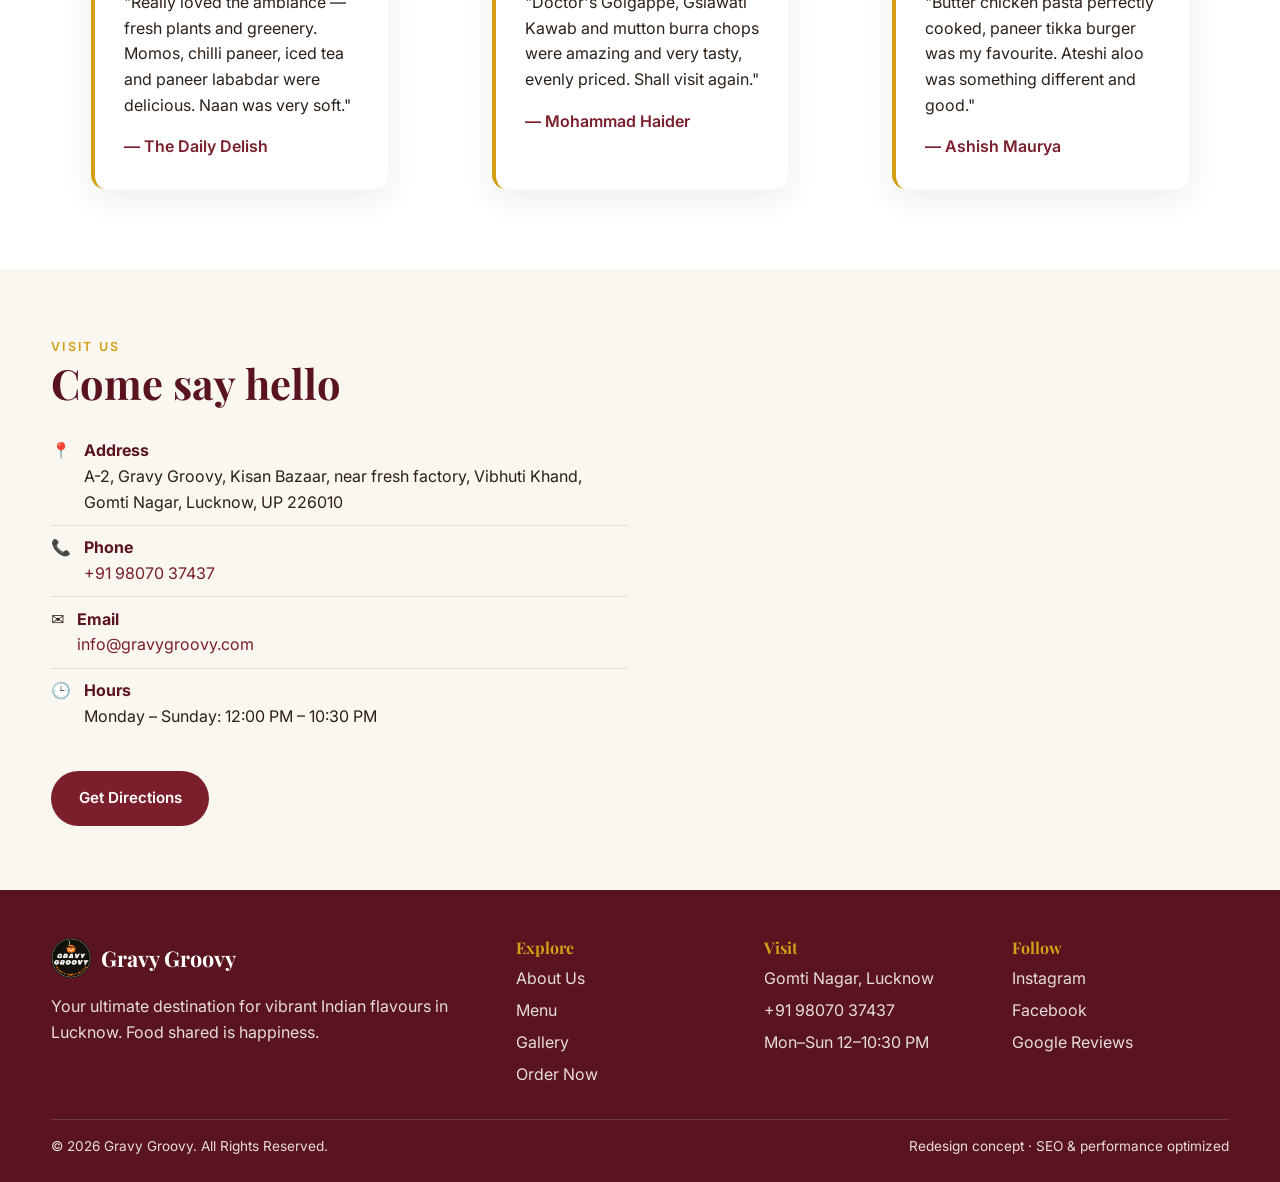
==== commit 090a2beb: "Add dedicated cart page (cart.html) as fallback for cart access" ====
--- a/index.html
+++ b/index.html
@@ -46,7 +46,7 @@
 <header class="site-header">
   <div class="container">
     <a class="logo" href="index.html"><img src="assets/img/logo.png" alt="Gravy Groovy logo" width="40" height="40">Gravy Groovy</a>
-    <button class="cart-btn" type="button" aria-label="Open cart" data-open-cart onclick="if(window.openCart)openCart();"><svg width="18" height="18" viewBox="0 0 24 24" fill="none" stroke="currentColor" stroke-width="2" stroke-linecap="round" stroke-linejoin="round" aria-hidden="true"><circle cx="9" cy="21" r="1"/><circle cx="20" cy="21" r="1"/><path d="M1 1h4l2.68 13.39a2 2 0 0 0 2 1.61h9.72a2 2 0 0 0 2-1.61L23 6H6"/></svg> <span class="cart-count" aria-live="polite">0</span></button>
+    <button class="cart-btn" type="button" aria-label="Open cart" href="cart.html" data-cart-link><svg width="18" height="18" viewBox="0 0 24 24" fill="none" stroke="currentColor" stroke-width="2" stroke-linecap="round" stroke-linejoin="round" aria-hidden="true"><circle cx="9" cy="21" r="1"/><circle cx="20" cy="21" r="1"/><path d="M1 1h4l2.68 13.39a2 2 0 0 0 2 1.61h9.72a2 2 0 0 0 2-1.61L23 6H6"/></svg> <span class="cart-count" aria-live="polite">0</span></a>
     <button class="nav-toggle" aria-expanded="false" aria-label="Toggle menu">☰</button>
     <nav class="nav" aria-label="Primary">
       <a href="index.html">Home</a>
@@ -55,7 +55,7 @@
       <a href="gallery.html">Gallery</a>
       <a href="contact.html">Contact</a>
       
-    </nav>
+    <a href="cart.html">Cart</a></nav>
   </div>
 </header>
 
@@ -208,7 +208,7 @@
           <li><a href="about.html">About Us</a></li>
           <li><a href="menu.html">Menu</a></li>
           <li><a href="gallery.html">Gallery</a></li>
-          <li><a href="#" data-open-cart onclick="if(window.openCart)openCart();">Order Now</a></li>
+          <li><a href="#" href="cart.html" data-cart-link>Order Now</a></li>
         </ul>
       </div>
       <div>
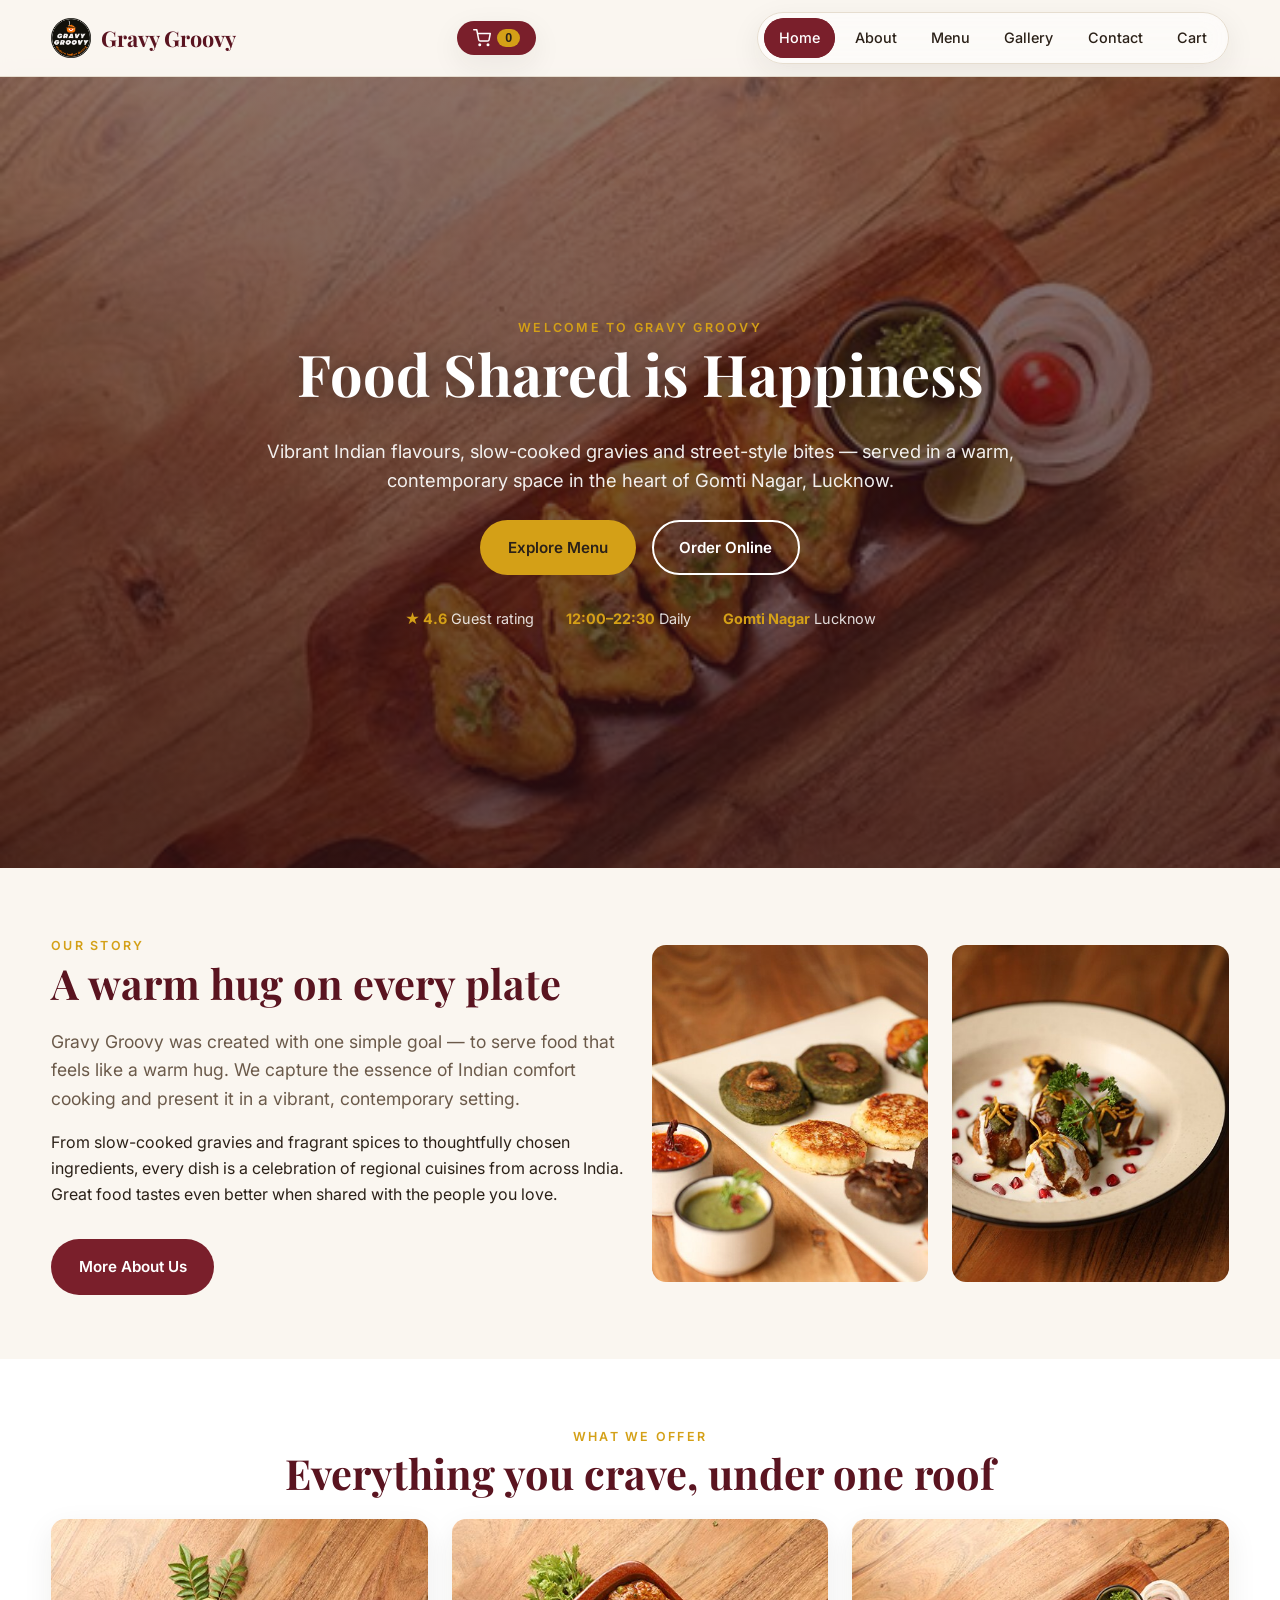
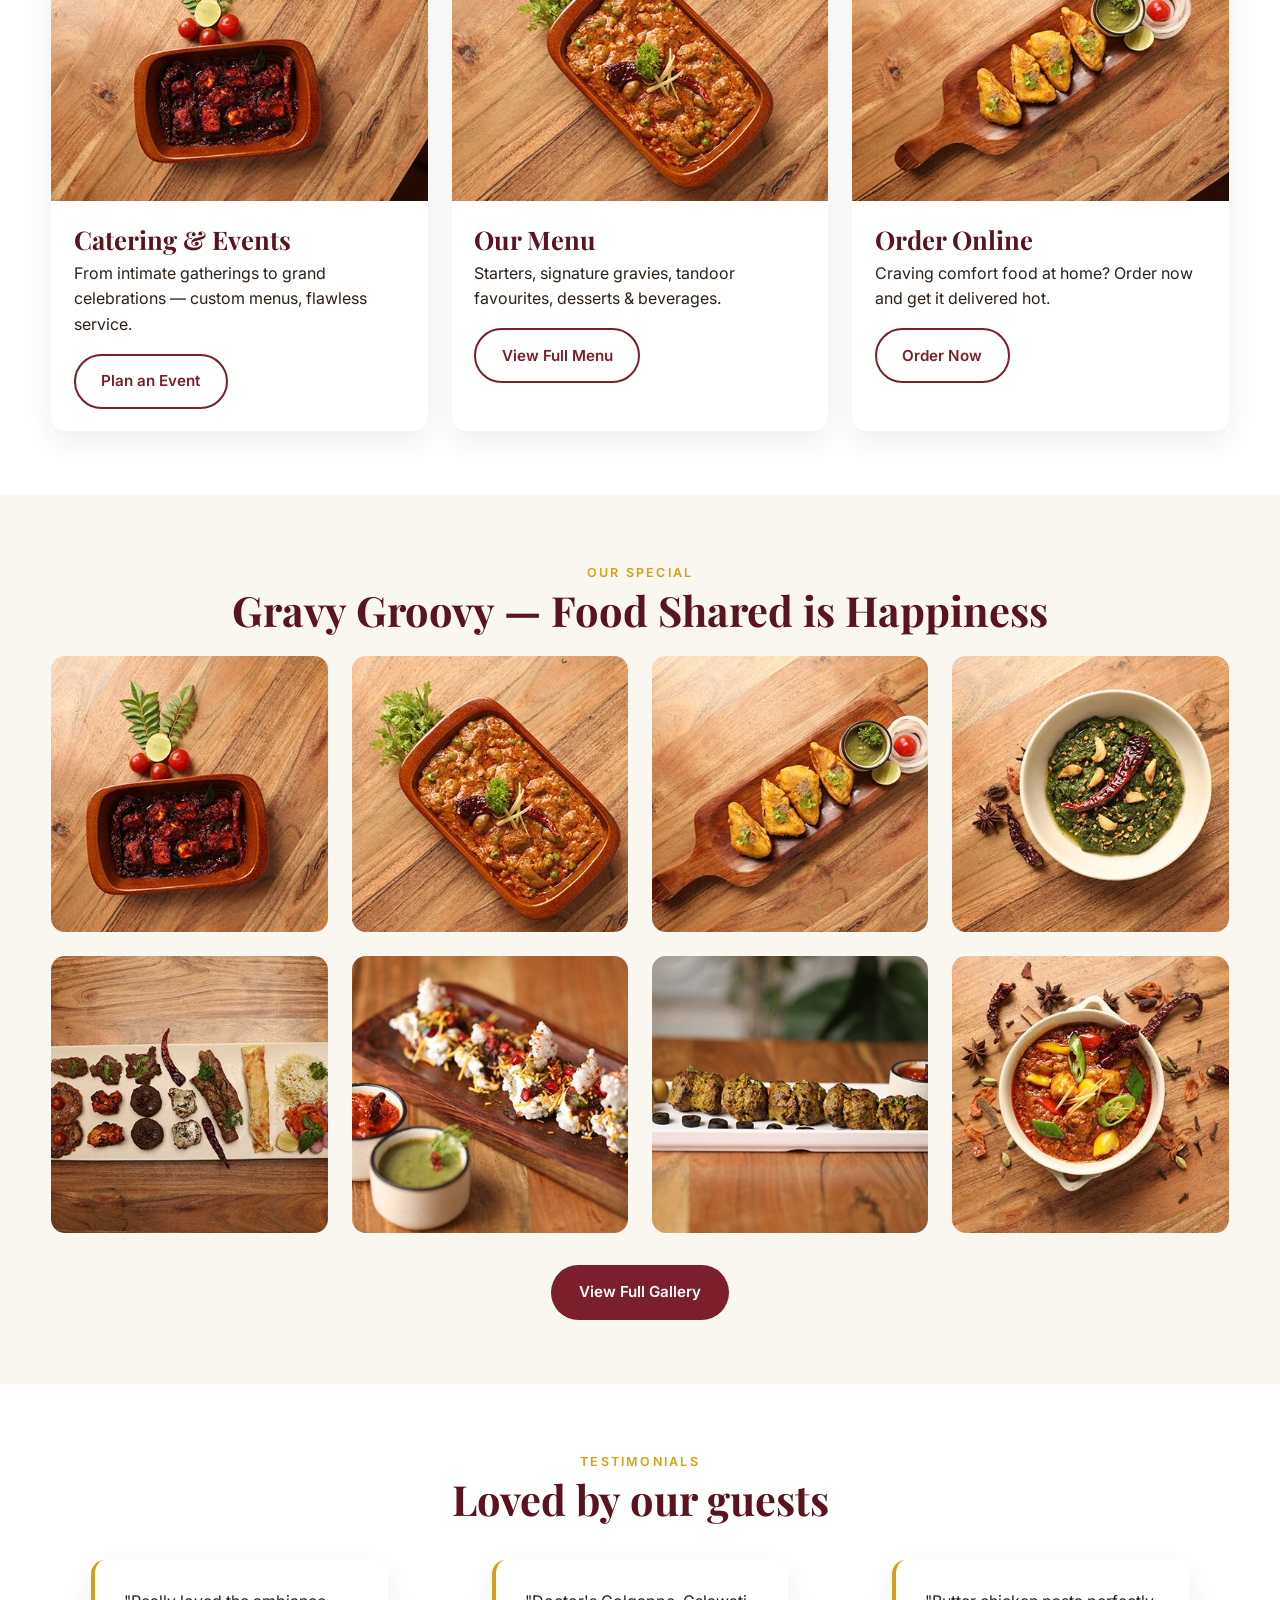
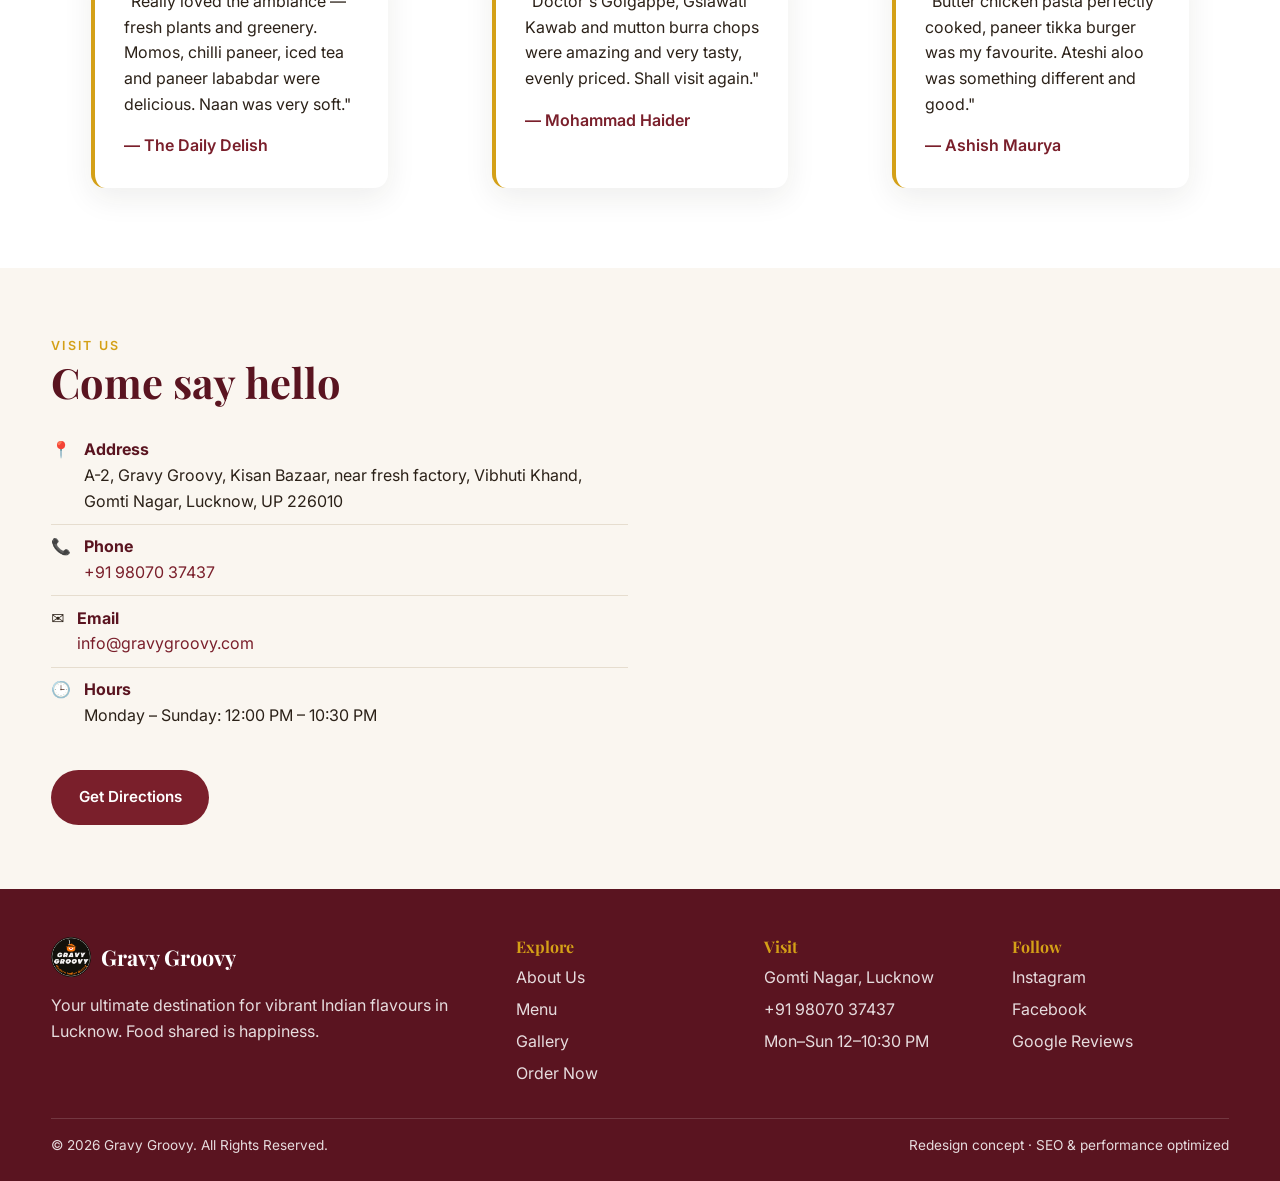
==== commit b983a725: "Fix underlap: fixed header with body padding" ====
--- a/index.html
+++ b/index.html
@@ -17,7 +17,7 @@
 <link rel="preconnect" href="https://fonts.googleapis.com">
 <link rel="preconnect" href="https://fonts.gstatic.com" crossorigin>
 <link href="https://fonts.googleapis.com/css2?family=Inter:wght@400;500;600;700&family=Playfair+Display:wght@600;700&display=swap" rel="stylesheet">
-<link rel="stylesheet" href="assets/css/style.css">
+<link rel="stylesheet" href="assets/css/style.css?v=5">
 <script type="application/ld+json">
 {
   "@context": "https://schema.org",
@@ -234,7 +234,7 @@
     </div>
   </div>
 </footer>
-<script src="assets/js/main.js" defer></script>
+<script src="assets/js/main.js?v=5" defer></script>
 <script>document.getElementById('yr').textContent=new Date().getFullYear();</script>
 </body>
 </html>
--- a/assets/css/style.css
+++ b/assets/css/style.css
@@ -20,9 +20,10 @@
 }
 
 * { box-sizing: border-box; }
-html { scroll-behavior: smooth; }
+html { scroll-behavior: smooth; scroll-padding-top: var(--header-h); }
 body {
   margin: 0;
+  padding-top: var(--header-h);
   font-family: "Inter", system-ui, -apple-system, Segoe UI, Roboto, sans-serif;
   color: var(--color-text);
   background: var(--color-bg);
@@ -60,7 +61,7 @@
 
 /* Header */
 .site-header {
-  position: sticky; top: 0; z-index: 50;
+  position: fixed; top: 0; left: 0; right: 0; z-index: 50;
   background: rgba(250,246,240,.92); backdrop-filter: blur(10px);
   border-bottom: 1px solid var(--color-border);
 }
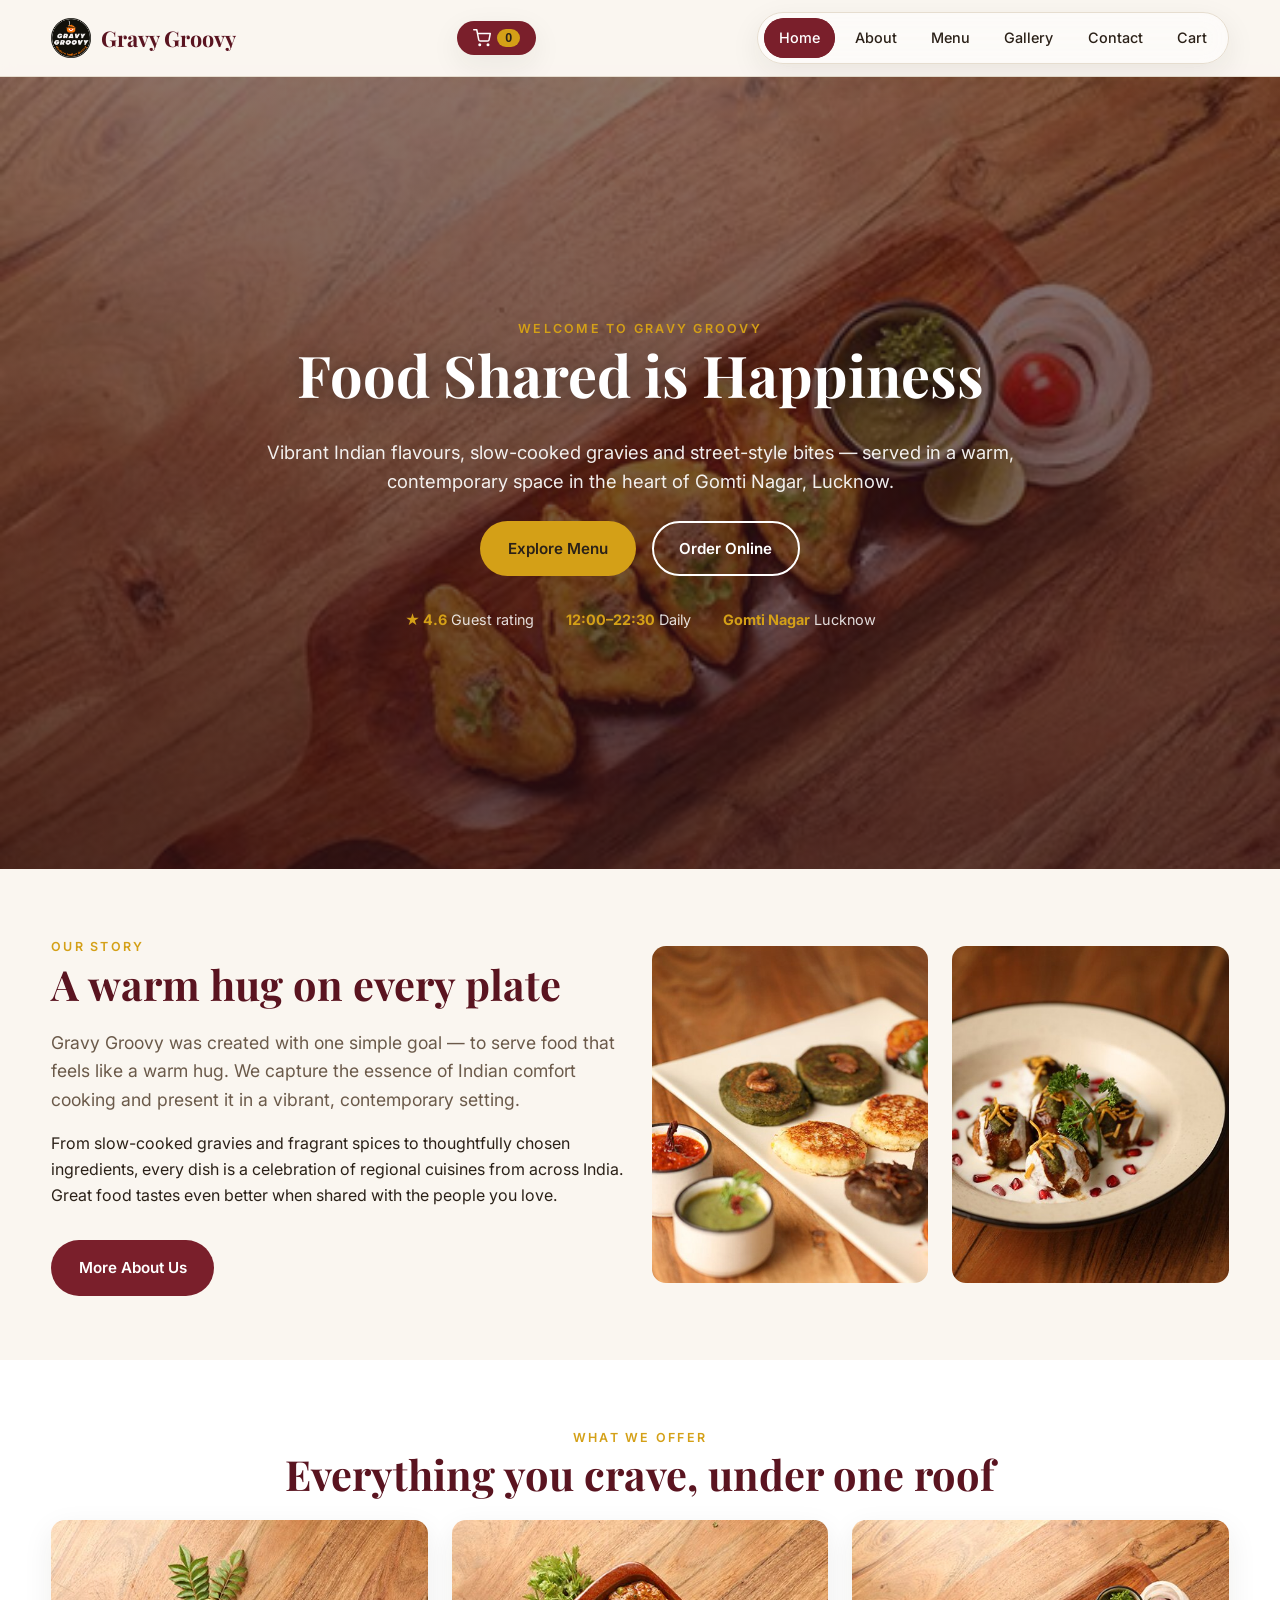
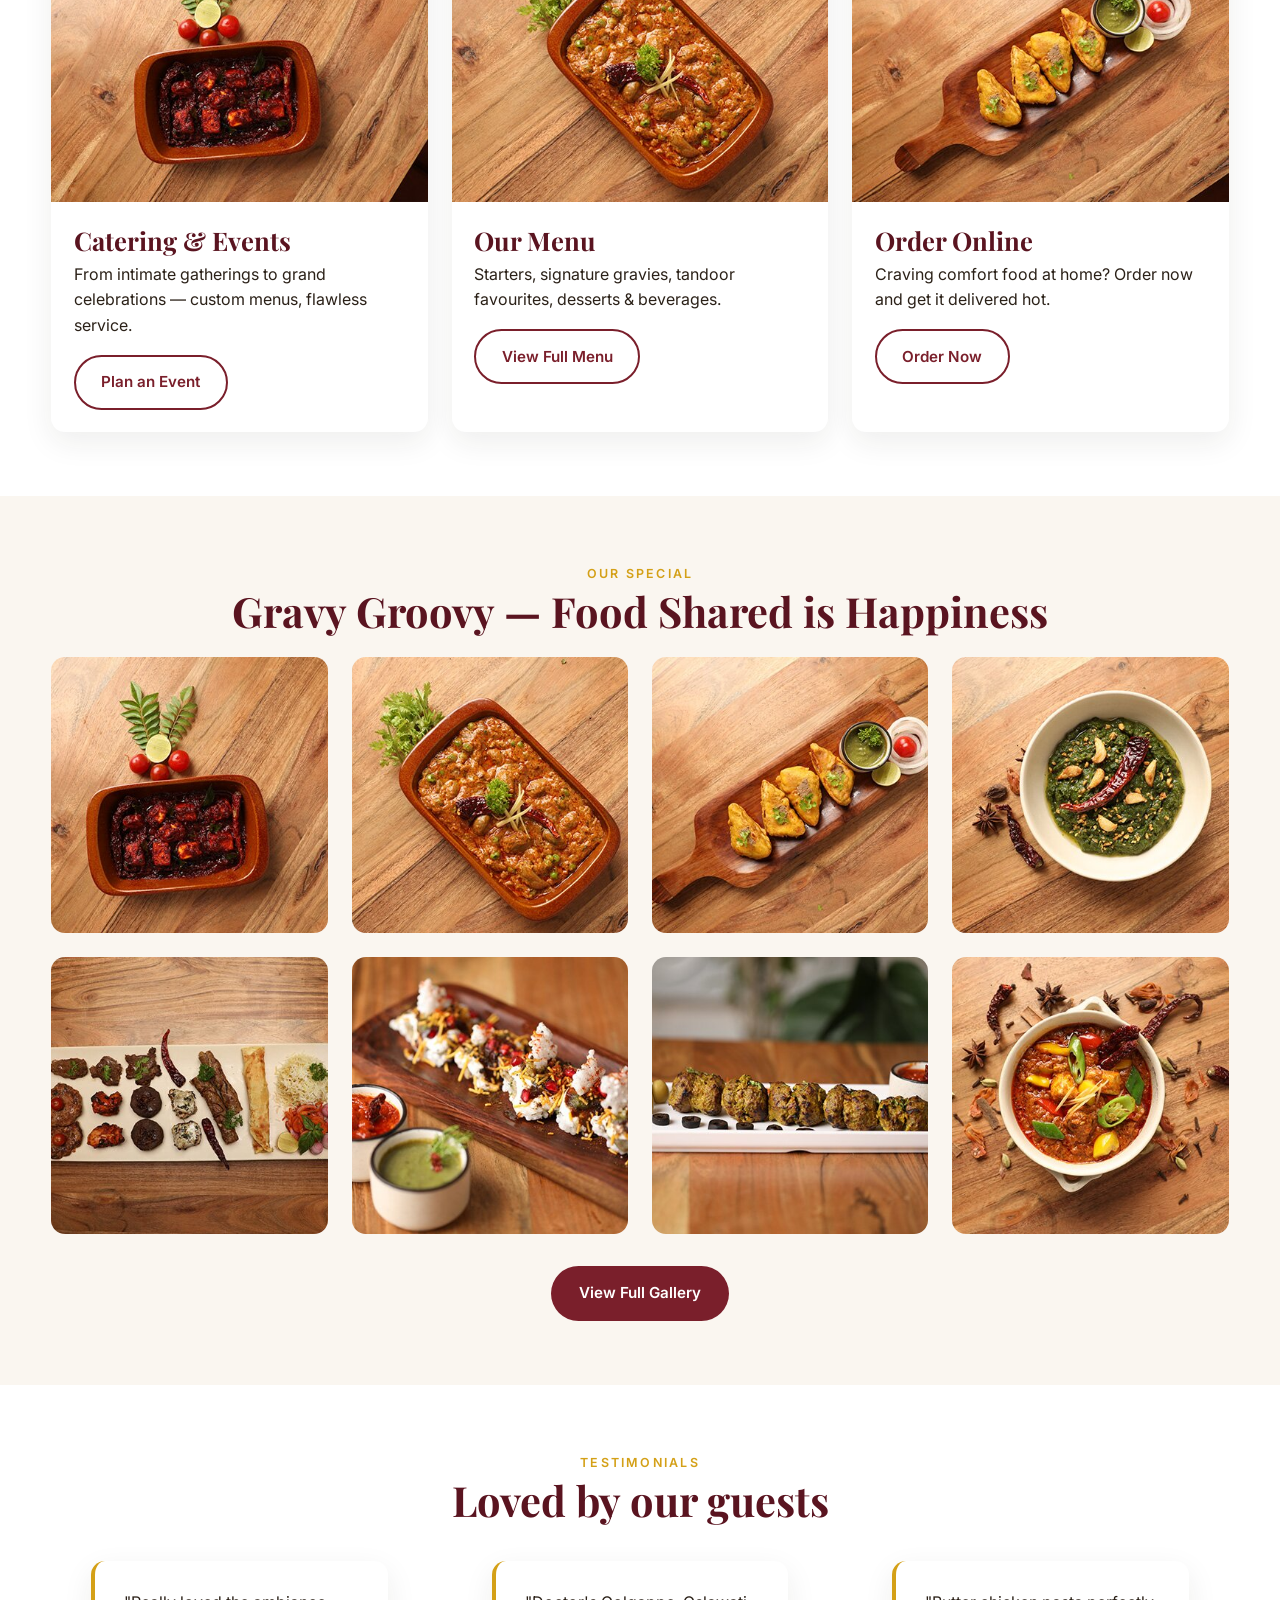
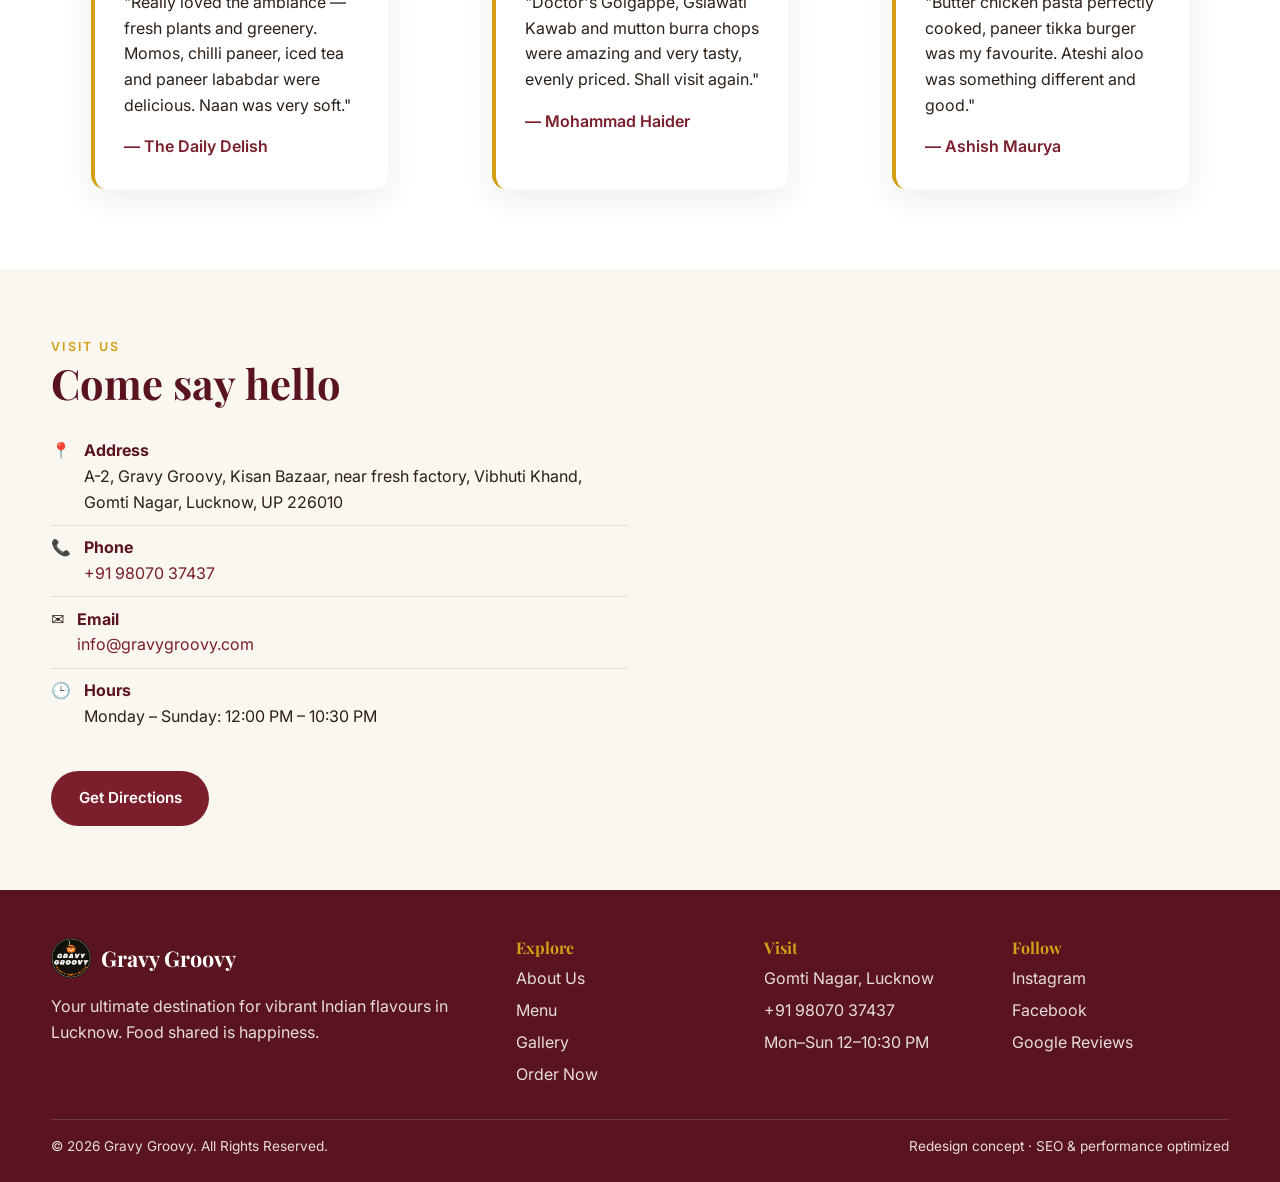
==== commit fd0100c2: "Fix 1px underlap" ====
--- a/index.html
+++ b/index.html
@@ -17,7 +17,7 @@
 <link rel="preconnect" href="https://fonts.googleapis.com">
 <link rel="preconnect" href="https://fonts.gstatic.com" crossorigin>
 <link href="https://fonts.googleapis.com/css2?family=Inter:wght@400;500;600;700&family=Playfair+Display:wght@600;700&display=swap" rel="stylesheet">
-<link rel="stylesheet" href="assets/css/style.css?v=5">
+<link rel="stylesheet" href="assets/css/style.css?v=6">
 <script type="application/ld+json">
 {
   "@context": "https://schema.org",
@@ -234,7 +234,7 @@
     </div>
   </div>
 </footer>
-<script src="assets/js/main.js?v=5" defer></script>
+<script src="assets/js/main.js?v=6" defer></script>
 <script>document.getElementById('yr').textContent=new Date().getFullYear();</script>
 </body>
 </html>
--- a/assets/css/style.css
+++ b/assets/css/style.css
@@ -23,7 +23,7 @@
 html { scroll-behavior: smooth; scroll-padding-top: var(--header-h); }
 body {
   margin: 0;
-  padding-top: var(--header-h);
+  padding-top: calc(var(--header-h) + 1px);
   font-family: "Inter", system-ui, -apple-system, Segoe UI, Roboto, sans-serif;
   color: var(--color-text);
   background: var(--color-bg);
